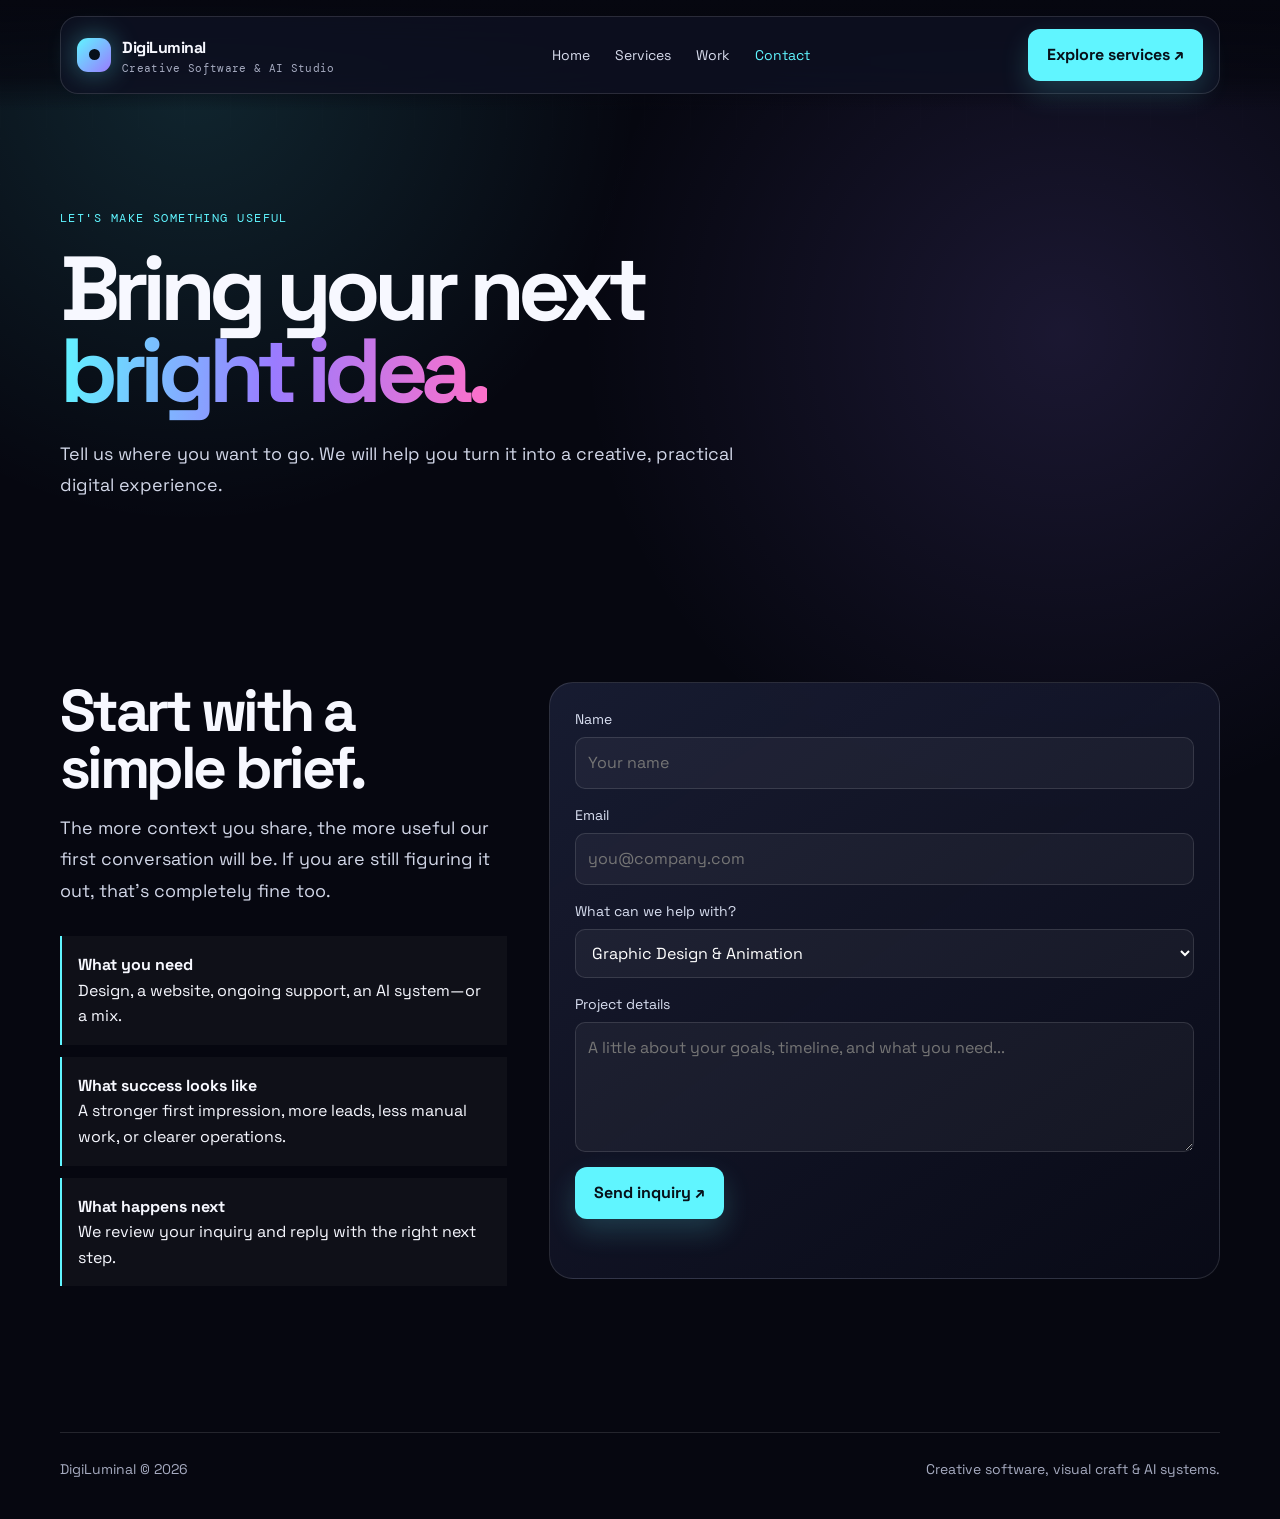
==== DigiLuminal/contact.html @ 79107f61 "Add files via upload" ====
<!doctype html><html lang="en"><head><meta charset="utf-8"><meta name="viewport" content="width=device-width,initial-scale=1"><meta name="description" content="Start a project with DigiLuminal."><title>Contact — DigiLuminal</title><link rel="stylesheet" href="assets/css/style.css"><script src="assets/js/main.js" defer></script></head>
<body><header class="topbar"><div class="container"><nav class="nav"><a class="brand" href="index.html"><span class="mark"><i></i></span><span>DigiLuminal<small>Creative Software & AI Studio</small></span></a><button class="menu-toggle" aria-label="Toggle menu">☰</button><div class="nav-links"><a href="index.html">Home</a><a href="services.html">Services</a><a href="work.html">Work</a><a class="active" href="contact.html">Contact</a></div><a class="button primary" href="services.html">Explore services ↗</a></nav></div></header>
<main><section class="page-hero"><div class="container reveal"><p class="label">Let's make something useful</p><h1>Bring your next<br><span class="accent">bright idea.</span></h1><p class="lead">Tell us where you want to go. We will help you turn it into a creative, practical digital experience.</p></div></section>
<section class="section"><div class="container contact-grid"><div class="reveal"><h2>Start with a simple brief.</h2><p class="lead">The more context you share, the more useful our first conversation will be. If you are still figuring it out, that's completely fine too.</p><div class="contact-points"><div class="point"><strong>What you need</strong><br><span>Design, a website, ongoing support, an AI system—or a mix.</span></div><div class="point"><strong>What success looks like</strong><br><span>A stronger first impression, more leads, less manual work, or clearer operations.</span></div><div class="point"><strong>What happens next</strong><br><span>We review your inquiry and reply with the right next step.</span></div></div></div>
<form class="card form reveal" data-contact-form><div class="field"><label for="name">Name</label><input id="name" name="name" required placeholder="Your name"></div><div class="field"><label for="email">Email</label><input id="email" name="email" type="email" required placeholder="you@company.com"></div><div class="field"><label for="service">What can we help with?</label><select id="service" name="service"><option>Graphic Design & Animation</option><option>Website Design & Development</option><option>Backend Office Services</option><option>Virtual Assistant Services</option><option>AI Integration & Automation</option><option>AI Chatbots or Voice Bots</option><option>A mix of services</option></select></div><div class="field"><label for="message">Project details</label><textarea id="message" name="message" required placeholder="A little about your goals, timeline, and what you need..."></textarea></div><button class="button primary" type="submit">Send inquiry ↗</button><p class="form-status" aria-live="polite"></p></form>
</div></section></main><footer class="footer"><div class="container footer-inner"><span>DigiLuminal © <span data-year></span></span><span>Creative software, visual craft & AI systems.</span></div></footer></body></html>
---- DigiLuminal/assets/css/style.css ----
@import url('https://fonts.googleapis.com/css2?family=DM+Mono:wght@400;500&family=Space+Grotesk:wght@400;500;600;700&display=swap');

:root { --ink:#060710; --panel:#101324; --text:#f7f8ff; --muted:#a6abc0; --cyan:#60f5ff; --violet:#9a7bff; --pink:#ff70c9; --line:rgba(255,255,255,.12); --radius:24px; }
* { box-sizing:border-box; }
html { scroll-behavior:smooth; }
body { margin:0; color:var(--text); background:radial-gradient(circle at 15% 5%,rgba(85,242,255,.13),transparent 28rem),radial-gradient(circle at 83% 22%,rgba(154,123,255,.14),transparent 30rem),var(--ink); font:16px/1.6 'Space Grotesk',Arial,sans-serif; overflow-x:hidden; }
body:before { content:''; position:fixed; inset:0; pointer-events:none; opacity:.17; background-image:linear-gradient(rgba(255,255,255,.055) 1px,transparent 1px),linear-gradient(90deg,rgba(255,255,255,.055) 1px,transparent 1px); background-size:46px 46px; mask-image:linear-gradient(#000,transparent 80%); }
a { color:inherit; text-decoration:none; } img { max-width:100%; display:block; } button,input,select,textarea { font:inherit; }
.container { width:min(1160px,calc(100% - 32px)); margin:auto; }
.topbar { position:sticky; top:0; z-index:10; padding:16px 0; background:linear-gradient(var(--ink),rgba(6,7,16,.72) 70%,transparent); }
.nav { display:flex; align-items:center; justify-content:space-between; gap:20px; padding:12px 16px; background:rgba(16,19,36,.72); border:1px solid var(--line); border-radius:18px; backdrop-filter:blur(18px); }
.brand { display:flex; align-items:center; gap:11px; font-weight:700; letter-spacing:-.03em; }.brand small{display:block;color:var(--muted);font:11px 'DM Mono',monospace;letter-spacing:.03em}.mark { width:34px;height:34px;border-radius:11px;display:grid;place-items:center;background:linear-gradient(135deg,var(--cyan),var(--violet));box-shadow:0 0 28px rgba(96,245,255,.4)}.mark i{width:11px;height:11px;border-radius:50%;background:#071019;display:block}
.nav-links { display:flex; align-items:center; gap:25px; color:#d7dbec; font-size:14px; }.nav-links a:hover,.nav-links a.active { color:var(--cyan); }.menu-toggle{display:none}
.button { display:inline-flex; align-items:center; justify-content:center; gap:8px; padding:12px 18px; border:1px solid transparent; border-radius:12px; font-weight:700; transition:transform .2s,box-shadow .2s,border-color .2s; cursor:pointer; }.button:hover{transform:translateY(-2px)}.button.primary{color:#071019;background:var(--cyan);box-shadow:0 12px 28px rgba(96,245,255,.18)}.button.secondary{border-color:var(--line);background:rgba(255,255,255,.04)}
.hero { position:relative; min-height:680px; display:grid; align-items:center; overflow:hidden; }.hero-media { position:absolute;inset:0;z-index:-2;background:linear-gradient(90deg,#060710 4%,rgba(6,7,16,.76) 49%,rgba(6,7,16,.23)),url('https://images.unsplash.com/photo-1550745165-9bc0b252726f?auto=format&fit=crop&w=1800&q=85') center/cover;filter:saturate(1.25) contrast(1.04);}.hero-media:after{content:'';position:absolute;inset:0;background:linear-gradient(transparent 60%,var(--ink)),linear-gradient(120deg,rgba(96,245,255,.15),transparent 42%)}
.hero-copy { max-width:710px; padding:96px 0 80px; }.eyebrow { display:inline-flex;gap:8px;align-items:center;padding:7px 10px;border:1px solid var(--line);border-radius:999px;background:rgba(9,12,25,.6);color:#dce3f8;font:12px 'DM Mono',monospace; }.eyebrow:before{content:'';width:7px;height:7px;border-radius:50%;background:var(--cyan);box-shadow:0 0 12px var(--cyan)}
h1,h2,h3,p { margin-top:0; }h1{font-size:clamp(3.2rem,7.1vw,6.6rem);line-height:.91;letter-spacing:-.075em;margin:22px 0 25px}h2{font-size:clamp(2.15rem,4.6vw,4.1rem);line-height:.98;letter-spacing:-.06em;margin-bottom:15px}h3{font-size:1.28rem;line-height:1.15;margin-bottom:10px}.accent{background:linear-gradient(95deg,var(--cyan),var(--violet),var(--pink));color:transparent;background-clip:text}.lead{max-width:610px;color:#d1d6e7;font-size:clamp(1rem,1.4vw,1.18rem);line-height:1.75}.actions{display:flex;flex-wrap:wrap;gap:12px;margin-top:30px}
.section{padding:108px 0;}.section-head{display:flex;justify-content:space-between;gap:24px;align-items:end;margin-bottom:34px}.section-head>p{max-width:460px;color:var(--muted);margin-bottom:6px}.label{color:var(--cyan);text-transform:uppercase;font:12px 'DM Mono',monospace;letter-spacing:.12em;margin-bottom:12px}
.ticker{border-top:1px solid var(--line);border-bottom:1px solid var(--line);overflow:hidden;background:rgba(255,255,255,.025)}.ticker-inner{width:max-content;display:flex;gap:24px;padding:14px 0;animation:ticker 24s linear infinite;color:#c2c9de;font:12px 'DM Mono',monospace;letter-spacing:.08em;text-transform:uppercase}@keyframes ticker{to{transform:translateX(-50%)}}
.grid-3,.work-grid,.details-grid,.process { display:grid;gap:16px; }.grid-3{grid-template-columns:repeat(3,1fr)}.card{border:1px solid var(--line);border-radius:var(--radius);background:linear-gradient(145deg,rgba(27,31,55,.85),rgba(10,12,25,.78));overflow:hidden}.service-card{padding:14px;transition:transform .25s,border-color .25s}.service-card:hover{transform:translateY(-6px);border-color:rgba(96,245,255,.52)}.card-image{height:210px;object-fit:cover;width:100%;border-radius:17px}.card-copy{padding:20px 8px 8px}.card-copy p,.case-copy p,.detail-copy p{color:var(--muted);font-size:15px}.link{display:inline-flex;color:var(--cyan);font-size:14px;font-weight:700;margin-top:8px}.link:after{content:' ↗';margin-left:3px}
.work-grid{grid-template-columns:1.3fr .7fr}.case{min-height:310px;position:relative;background:center/cover;display:flex;align-items:end}.case:after{content:'';position:absolute;inset:0;background:linear-gradient(transparent 20%,rgba(6,7,16,.95))}.case-copy{position:relative;z-index:1;padding:25px}.case.large{min-height:480px}.case:first-child{background-image:url('https://images.unsplash.com/photo-1634017839464-5c339ebe3cb4?auto=format&fit=crop&w=1600&q=85')}.case:nth-child(2){background-image:url('https://images.unsplash.com/photo-1558655146-9f40138edfeb?auto=format&fit=crop&w=1000&q=85')}.case:nth-child(3){background-image:url('https://images.unsplash.com/photo-1550751827-4bd374c3f58b?auto=format&fit=crop&w=1000&q=85')}
.process{grid-template-columns:repeat(4,1fr);counter-reset:step}.step{padding:25px;border-top:1px solid var(--line);color:var(--muted)}.step:before{counter-increment:step;content:'0' counter(step);display:block;color:var(--cyan);font:13px 'DM Mono',monospace;margin-bottom:45px}.step h3{color:var(--text)}
.cta-band{padding:42px;border-radius:var(--radius);background:radial-gradient(circle at 100% 0,rgba(154,123,255,.35),transparent 35%),linear-gradient(120deg,#0f2137,#17122f);border:1px solid var(--line);display:flex;justify-content:space-between;align-items:center;gap:30px}.cta-band h2{font-size:clamp(2rem,4vw,3.5rem);margin:0;max-width:690px}.footer{padding:38px 0;color:var(--muted);font-size:14px}.footer-inner{border-top:1px solid var(--line);padding-top:25px;display:flex;justify-content:space-between;gap:20px}
.page-hero{padding:100px 0 55px;position:relative}.page-hero .lead{max-width:700px}.details-grid{grid-template-columns:repeat(2,1fr)}.service-detail{display:grid;grid-template-columns:.85fr 1.15fr;min-height:400px}.detail-visual{min-height:100%;background:center/cover}.service-detail:nth-child(1) .detail-visual{background-image:url('https://images.unsplash.com/photo-1558655146-d09347e92766?auto=format&fit=crop&w=1000&q=85')}.service-detail:nth-child(2) .detail-visual{background-image:url('https://images.unsplash.com/photo-1498050108023-c5249f4df085?auto=format&fit=crop&w=1000&q=85')}.service-detail:nth-child(3) .detail-visual{background-image:url('https://images.unsplash.com/photo-1454165804606-c3d57bc86b40?auto=format&fit=crop&w=1000&q=85')}.service-detail:nth-child(4) .detail-visual{background-image:url('https://images.unsplash.com/photo-1531482615713-2afd69097998?auto=format&fit=crop&w=1000&q=85')}.service-detail:nth-child(5) .detail-visual{background-image:url('https://images.unsplash.com/photo-1555949963-aa79dcee981c?auto=format&fit=crop&w=1000&q=85')}.service-detail:nth-child(6) .detail-visual{background-image:url('https://images.unsplash.com/photo-1516321318423-f06f85e504b3?auto=format&fit=crop&w=1000&q=85')}.detail-copy{padding:28px}.detail-copy ul{padding-left:18px;color:#d7dcec}.detail-copy li{margin:8px 0}.stat-row{display:grid;grid-template-columns:repeat(3,1fr);gap:16px}.stat{padding:22px}.stat strong{display:block;font-size:2rem;color:var(--cyan)}
.filter-row{display:flex;flex-wrap:wrap;gap:9px;margin-bottom:25px}.filter{padding:8px 12px;background:transparent;border:1px solid var(--line);color:#dce1f3;border-radius:999px;cursor:pointer}.filter.active,.filter:hover{color:#061019;background:var(--cyan);border-color:var(--cyan)}.portfolio-grid{display:grid;grid-template-columns:repeat(12,1fr);gap:16px}.project{grid-column:span 4;min-height:355px;position:relative;display:flex;align-items:end;background:center/cover;overflow:hidden}.project.wide{grid-column:span 8}.project:after{content:'';position:absolute;inset:0;background:linear-gradient(transparent,rgba(6,7,16,.94))}.project-copy{position:relative;z-index:1;padding:24px}.project:nth-child(1){background-image:url('https://images.unsplash.com/photo-1550745165-9bc0b252726f?auto=format&fit=crop&w=1200&q=85')}.project:nth-child(2){background-image:url('https://images.unsplash.com/photo-1561070791-2526d30994b5?auto=format&fit=crop&w=1200&q=85')}.project:nth-child(3){background-image:url('https://images.unsplash.com/photo-1558655146-364adaf1fcc9?auto=format&fit=crop&w=1200&q=85')}.project:nth-child(4){background-image:url('https://images.unsplash.com/photo-1551288049-bebda4e38f71?auto=format&fit=crop&w=1200&q=85')}.project:nth-child(5){background-image:url('https://images.unsplash.com/photo-1497366754035-f200968a6e72?auto=format&fit=crop&w=1200&q=85')}
.contact-grid{display:grid;grid-template-columns:.8fr 1.2fr;gap:42px;align-items:start}.contact-points{display:grid;gap:12px;margin-top:30px}.point{padding:16px;border-left:2px solid var(--cyan);background:rgba(255,255,255,.035)}.form{padding:25px}.field{display:grid;gap:7px;margin-bottom:15px}.field label{font-size:14px;color:#d9dff1}.field input,.field select,.field textarea{width:100%;color:white;background:rgba(255,255,255,.045);border:1px solid var(--line);border-radius:10px;padding:12px}.field textarea{resize:vertical;min-height:130px}.field input:focus,.field select:focus,.field textarea:focus{outline:2px solid rgba(96,245,255,.35);border-color:var(--cyan)}.form-status{min-height:24px;margin:10px 0 0;color:var(--cyan);font-size:14px}
.reveal{opacity:0;transform:translateY(20px);transition:opacity .65s ease,transform .65s ease}.reveal.visible{opacity:1;transform:none}
@media(max-width:800px){.nav-links{display:none}.nav-links.open{display:flex;position:absolute;top:70px;left:0;right:0;padding:17px;flex-direction:column;align-items:stretch;background:#101324;border:1px solid var(--line);border-radius:16px}.menu-toggle{display:grid;place-items:center;width:38px;height:38px;color:white;background:transparent;border:1px solid var(--line);border-radius:10px}.nav>.button{display:none}.grid-3,.process,.details-grid,.contact-grid,.work-grid{grid-template-columns:1fr}.work-grid .large{min-height:375px}.section{padding:76px 0}.section-head,.cta-band{align-items:flex-start;flex-direction:column}.service-detail{grid-template-columns:1fr}.detail-visual{height:210px}.portfolio-grid{grid-template-columns:1fr}.project,.project.wide{grid-column:auto;min-height:310px}.stat-row{grid-template-columns:1fr}.hero{min-height:590px}.hero-media{background-position:60% center}.footer-inner{flex-direction:column}.page-hero{padding-top:65px}}
@media(prefers-reduced-motion:reduce){*,*:before,*:after{animation-duration:.01ms!important;animation-iteration-count:1!important;scroll-behavior:auto!important;transition-duration:.01ms!important}.reveal{opacity:1;transform:none}}
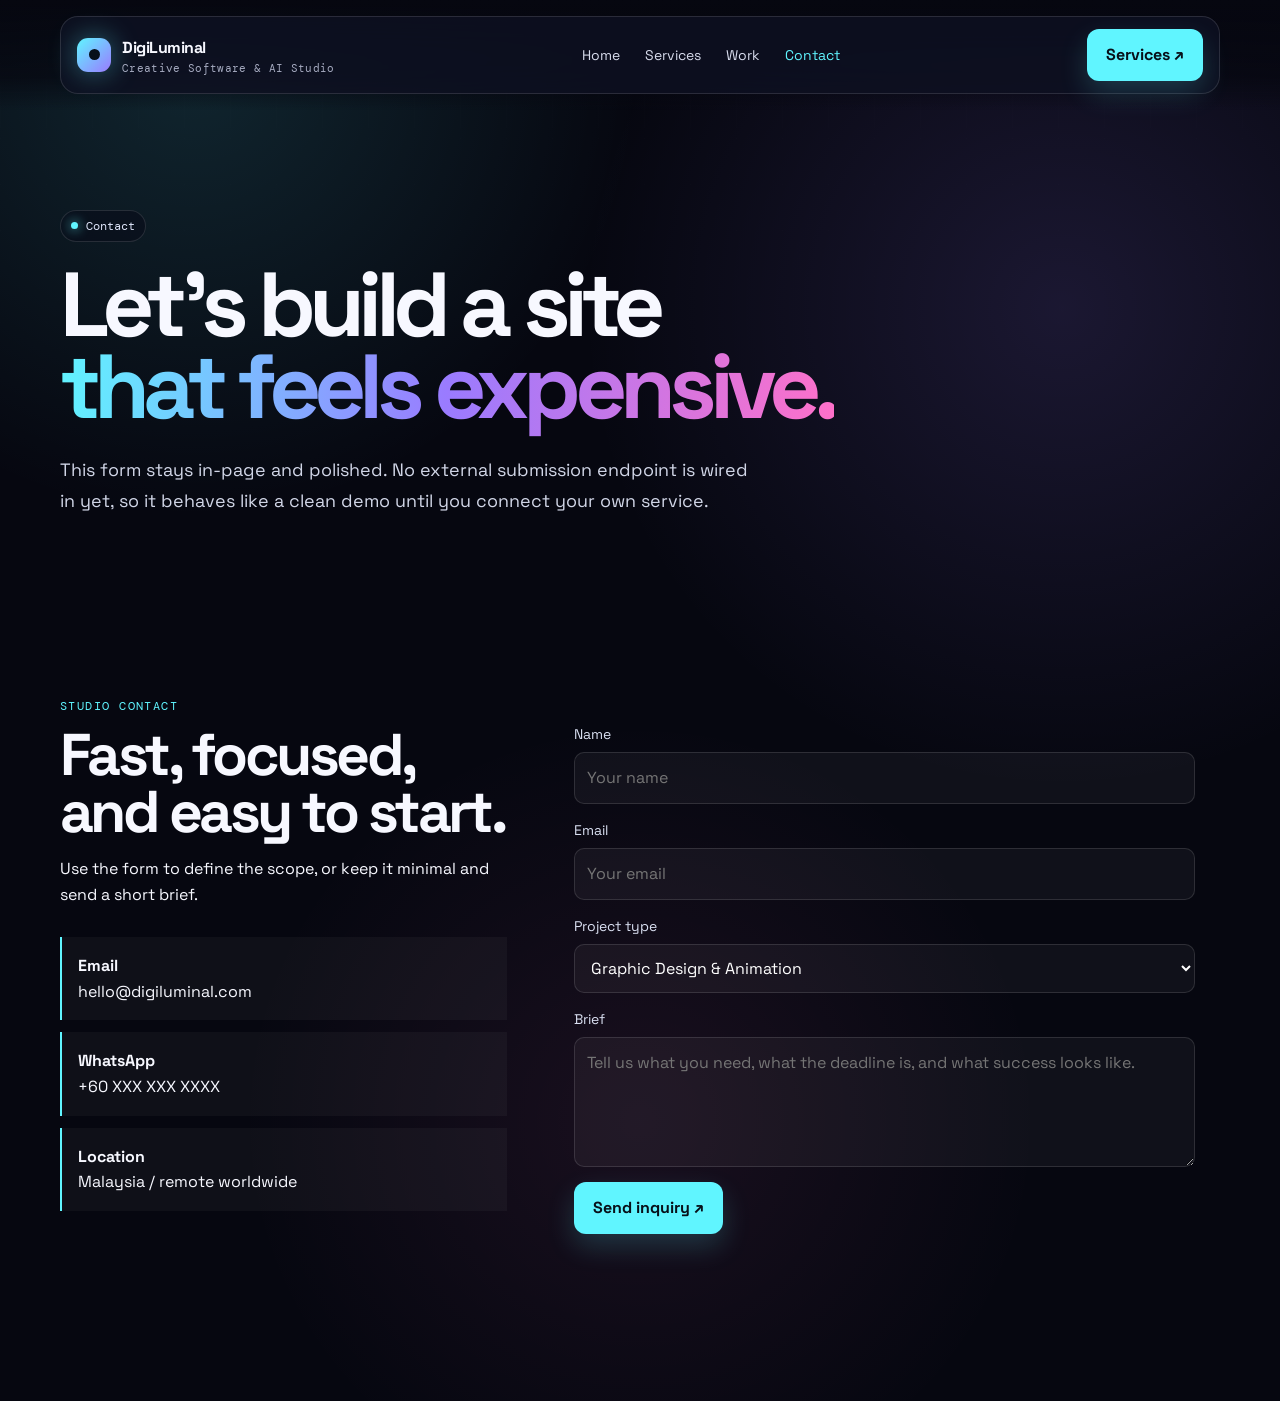
==== commit bc536dd4: "Rebuild contact page with premium inquiry UI" ====
--- a/DigiLuminal/contact.html
+++ b/DigiLuminal/contact.html
@@ -1,6 +1,86 @@
-<!doctype html><html lang="en"><head><meta charset="utf-8"><meta name="viewport" content="width=device-width,initial-scale=1"><meta name="description" content="Start a project with DigiLuminal."><title>Contact — DigiLuminal</title><link rel="stylesheet" href="assets/css/style.css"><script src="assets/js/main.js" defer></script></head>
-<body><header class="topbar"><div class="container"><nav class="nav"><a class="brand" href="index.html"><span class="mark"><i></i></span><span>DigiLuminal<small>Creative Software & AI Studio</small></span></a><button class="menu-toggle" aria-label="Toggle menu">☰</button><div class="nav-links"><a href="index.html">Home</a><a href="services.html">Services</a><a href="work.html">Work</a><a class="active" href="contact.html">Contact</a></div><a class="button primary" href="services.html">Explore services ↗</a></nav></div></header>
-<main><section class="page-hero"><div class="container reveal"><p class="label">Let's make something useful</p><h1>Bring your next<br><span class="accent">bright idea.</span></h1><p class="lead">Tell us where you want to go. We will help you turn it into a creative, practical digital experience.</p></div></section>
-<section class="section"><div class="container contact-grid"><div class="reveal"><h2>Start with a simple brief.</h2><p class="lead">The more context you share, the more useful our first conversation will be. If you are still figuring it out, that's completely fine too.</p><div class="contact-points"><div class="point"><strong>What you need</strong><br><span>Design, a website, ongoing support, an AI system—or a mix.</span></div><div class="point"><strong>What success looks like</strong><br><span>A stronger first impression, more leads, less manual work, or clearer operations.</span></div><div class="point"><strong>What happens next</strong><br><span>We review your inquiry and reply with the right next step.</span></div></div></div>
-<form class="card form reveal" data-contact-form><div class="field"><label for="name">Name</label><input id="name" name="name" required placeholder="Your name"></div><div class="field"><label for="email">Email</label><input id="email" name="email" type="email" required placeholder="you@company.com"></div><div class="field"><label for="service">What can we help with?</label><select id="service" name="service"><option>Graphic Design & Animation</option><option>Website Design & Development</option><option>Backend Office Services</option><option>Virtual Assistant Services</option><option>AI Integration & Automation</option><option>AI Chatbots or Voice Bots</option><option>A mix of services</option></select></div><div class="field"><label for="message">Project details</label><textarea id="message" name="message" required placeholder="A little about your goals, timeline, and what you need..."></textarea></div><button class="button primary" type="submit">Send inquiry ↗</button><p class="form-status" aria-live="polite"></p></form>
-</div></section></main><footer class="footer"><div class="container footer-inner"><span>DigiLuminal © <span data-year></span></span><span>Creative software, visual craft & AI systems.</span></div></footer></body></html>
+<!doctype html>
+<html lang="en">
+<head>
+  <meta charset="utf-8">
+  <meta name="viewport" content="width=device-width,initial-scale=1">
+  <meta name="description" content="Contact DigiLuminal for premium graphic design, web, and AI studio work.">
+  <title>DigiLuminal — Contact</title>
+  <link rel="stylesheet" href="assets/css/style.css">
+  <script src="assets/js/main.js" defer></script>
+</head>
+<body>
+  <header class="topbar">
+    <div class="container">
+      <nav class="nav">
+        <a class="brand" href="index.html">
+          <span class="mark"><i></i></span>
+          <span>DigiLuminal<small>Creative Software & AI Studio</small></span>
+        </a>
+        <button class="menu-toggle" aria-label="Toggle menu">☰</button>
+        <div class="nav-links">
+          <a href="index.html">Home</a>
+          <a href="services.html">Services</a>
+          <a href="work.html">Work</a>
+          <a class="active" href="contact.html">Contact</a>
+        </div>
+        <a class="button primary" href="services.html">Services ↗</a>
+      </nav>
+    </div>
+  </header>
+
+  <main>
+    <section class="page-hero">
+      <div class="container reveal">
+        <span class="eyebrow">Contact</span>
+        <h1>Let’s build a site<br><span class="accent">that feels expensive.</span></h1>
+        <p class="lead">This form stays in-page and polished. No external submission endpoint is wired in yet, so it behaves like a clean demo until you connect your own service.</p>
+      </div>
+    </section>
+
+    <section class="section">
+      <div class="container contact-grid">
+        <div class="reveal">
+          <p class="label">Studio contact</p>
+          <h2>Fast, focused, and easy to start.</h2>
+          <p class="content-muted">Use the form to define the scope, or keep it minimal and send a short brief.</p>
+
+          <div class="contact-points">
+            <div class="point"><strong>Email</strong><div class="content-muted">hello@digiluminal.com</div></div>
+            <div class="point"><strong>WhatsApp</strong><div class="content-muted">+60 XXX XXX XXXX</div></div>
+            <div class="point"><strong>Location</strong><div class="content-muted">Malaysia / remote worldwide</div></div>
+          </div>
+        </div>
+
+        <form class="form reveal" data-contact-form>
+          <div class="field">
+            <label for="name">Name</label>
+            <input id="name" name="name" type="text" placeholder="Your name">
+          </div>
+          <div class="field">
+            <label for="email">Email</label>
+            <input id="email" name="email" type="email" placeholder="Your email">
+          </div>
+          <div class="field">
+            <label for="service">Project type</label>
+            <select id="service" name="service">
+              <option>Graphic Design & Animation</option>
+              <option>Website Design & Development</option>
+              <option>Backend Office Services</option>
+              <option>Virtual Assistant Services</option>
+              <option>AI Integration & Automation</option>
+              <option>AI Chatbots</option>
+              <option>AI Voice Bots</option>
+            </select>
+          </div>
+          <div class="field">
+            <label for="message">Brief</label>
+            <textarea id="message" name="message" placeholder="Tell us what you need, what the deadline is, and what success looks like."></textarea>
+          </div>
+          <button class="button primary" type="submit">Send inquiry ↗</button>
+          <div class="form-status" aria-live="polite"></div>
+        </form>
+      </div>
+    </section>
+  </main>
+</body>
+</html>
--- a/DigiLuminal/assets/css/style.css
+++ b/DigiLuminal/assets/css/style.css
@@ -1,29 +1,158 @@
 @import url('https://fonts.googleapis.com/css2?family=DM+Mono:wght@400;500&family=Space+Grotesk:wght@400;500;600;700&display=swap');
 
-:root { --ink:#060710; --panel:#101324; --text:#f7f8ff; --muted:#a6abc0; --cyan:#60f5ff; --violet:#9a7bff; --pink:#ff70c9; --line:rgba(255,255,255,.12); --radius:24px; }
+:root {
+  --ink:#060710;
+  --panel:#101324;
+  --text:#f7f8ff;
+  --muted:#a6abc0;
+  --cyan:#60f5ff;
+  --violet:#9a7bff;
+  --pink:#ff70c9;
+  --line:rgba(255,255,255,.12);
+  --radius:24px;
+}
 * { box-sizing:border-box; }
 html { scroll-behavior:smooth; }
-body { margin:0; color:var(--text); background:radial-gradient(circle at 15% 5%,rgba(85,242,255,.13),transparent 28rem),radial-gradient(circle at 83% 22%,rgba(154,123,255,.14),transparent 30rem),var(--ink); font:16px/1.6 'Space Grotesk',Arial,sans-serif; overflow-x:hidden; }
-body:before { content:''; position:fixed; inset:0; pointer-events:none; opacity:.17; background-image:linear-gradient(rgba(255,255,255,.055) 1px,transparent 1px),linear-gradient(90deg,rgba(255,255,255,.055) 1px,transparent 1px); background-size:46px 46px; mask-image:linear-gradient(#000,transparent 80%); }
-a { color:inherit; text-decoration:none; } img { max-width:100%; display:block; } button,input,select,textarea { font:inherit; }
+body {
+  margin:0;
+  color:var(--text);
+  background:
+    radial-gradient(circle at 15% 5%,rgba(85,242,255,.13),transparent 28rem),
+    radial-gradient(circle at 83% 22%,rgba(154,123,255,.14),transparent 30rem),
+    radial-gradient(circle at 50% 80%,rgba(255,112,201,.08),transparent 25rem),
+    var(--ink);
+  font:16px/1.6 'Space Grotesk',Arial,sans-serif;
+  overflow-x:hidden;
+}
+body:before {
+  content:'';
+  position:fixed;
+  inset:0;
+  pointer-events:none;
+  opacity:.17;
+  background-image:
+    linear-gradient(rgba(255,255,255,.055) 1px,transparent 1px),
+    linear-gradient(90deg,rgba(255,255,255,.055) 1px,transparent 1px);
+  background-size:46px 46px;
+  mask-image:linear-gradient(#000,transparent 80%);
+}
+a { color:inherit; text-decoration:none; }
+img,video { max-width:100%; display:block; }
+button,input,select,textarea { font:inherit; }
 .container { width:min(1160px,calc(100% - 32px)); margin:auto; }
-.topbar { position:sticky; top:0; z-index:10; padding:16px 0; background:linear-gradient(var(--ink),rgba(6,7,16,.72) 70%,transparent); }
+.topbar { position:sticky; top:0; z-index:1000; padding:16px 0; background:linear-gradient(var(--ink),rgba(6,7,16,.72) 70%,transparent); }
 .nav { display:flex; align-items:center; justify-content:space-between; gap:20px; padding:12px 16px; background:rgba(16,19,36,.72); border:1px solid var(--line); border-radius:18px; backdrop-filter:blur(18px); }
-.brand { display:flex; align-items:center; gap:11px; font-weight:700; letter-spacing:-.03em; }.brand small{display:block;color:var(--muted);font:11px 'DM Mono',monospace;letter-spacing:.03em}.mark { width:34px;height:34px;border-radius:11px;display:grid;place-items:center;background:linear-gradient(135deg,var(--cyan),var(--violet));box-shadow:0 0 28px rgba(96,245,255,.4)}.mark i{width:11px;height:11px;border-radius:50%;background:#071019;display:block}
-.nav-links { display:flex; align-items:center; gap:25px; color:#d7dbec; font-size:14px; }.nav-links a:hover,.nav-links a.active { color:var(--cyan); }.menu-toggle{display:none}
-.button { display:inline-flex; align-items:center; justify-content:center; gap:8px; padding:12px 18px; border:1px solid transparent; border-radius:12px; font-weight:700; transition:transform .2s,box-shadow .2s,border-color .2s; cursor:pointer; }.button:hover{transform:translateY(-2px)}.button.primary{color:#071019;background:var(--cyan);box-shadow:0 12px 28px rgba(96,245,255,.18)}.button.secondary{border-color:var(--line);background:rgba(255,255,255,.04)}
-.hero { position:relative; min-height:680px; display:grid; align-items:center; overflow:hidden; }.hero-media { position:absolute;inset:0;z-index:-2;background:linear-gradient(90deg,#060710 4%,rgba(6,7,16,.76) 49%,rgba(6,7,16,.23)),url('https://images.unsplash.com/photo-1550745165-9bc0b252726f?auto=format&fit=crop&w=1800&q=85') center/cover;filter:saturate(1.25) contrast(1.04);}.hero-media:after{content:'';position:absolute;inset:0;background:linear-gradient(transparent 60%,var(--ink)),linear-gradient(120deg,rgba(96,245,255,.15),transparent 42%)}
-.hero-copy { max-width:710px; padding:96px 0 80px; }.eyebrow { display:inline-flex;gap:8px;align-items:center;padding:7px 10px;border:1px solid var(--line);border-radius:999px;background:rgba(9,12,25,.6);color:#dce3f8;font:12px 'DM Mono',monospace; }.eyebrow:before{content:'';width:7px;height:7px;border-radius:50%;background:var(--cyan);box-shadow:0 0 12px var(--cyan)}
-h1,h2,h3,p { margin-top:0; }h1{font-size:clamp(3.2rem,7.1vw,6.6rem);line-height:.91;letter-spacing:-.075em;margin:22px 0 25px}h2{font-size:clamp(2.15rem,4.6vw,4.1rem);line-height:.98;letter-spacing:-.06em;margin-bottom:15px}h3{font-size:1.28rem;line-height:1.15;margin-bottom:10px}.accent{background:linear-gradient(95deg,var(--cyan),var(--violet),var(--pink));color:transparent;background-clip:text}.lead{max-width:610px;color:#d1d6e7;font-size:clamp(1rem,1.4vw,1.18rem);line-height:1.75}.actions{display:flex;flex-wrap:wrap;gap:12px;margin-top:30px}
-.section{padding:108px 0;}.section-head{display:flex;justify-content:space-between;gap:24px;align-items:end;margin-bottom:34px}.section-head>p{max-width:460px;color:var(--muted);margin-bottom:6px}.label{color:var(--cyan);text-transform:uppercase;font:12px 'DM Mono',monospace;letter-spacing:.12em;margin-bottom:12px}
-.ticker{border-top:1px solid var(--line);border-bottom:1px solid var(--line);overflow:hidden;background:rgba(255,255,255,.025)}.ticker-inner{width:max-content;display:flex;gap:24px;padding:14px 0;animation:ticker 24s linear infinite;color:#c2c9de;font:12px 'DM Mono',monospace;letter-spacing:.08em;text-transform:uppercase}@keyframes ticker{to{transform:translateX(-50%)}}
-.grid-3,.work-grid,.details-grid,.process { display:grid;gap:16px; }.grid-3{grid-template-columns:repeat(3,1fr)}.card{border:1px solid var(--line);border-radius:var(--radius);background:linear-gradient(145deg,rgba(27,31,55,.85),rgba(10,12,25,.78));overflow:hidden}.service-card{padding:14px;transition:transform .25s,border-color .25s}.service-card:hover{transform:translateY(-6px);border-color:rgba(96,245,255,.52)}.card-image{height:210px;object-fit:cover;width:100%;border-radius:17px}.card-copy{padding:20px 8px 8px}.card-copy p,.case-copy p,.detail-copy p{color:var(--muted);font-size:15px}.link{display:inline-flex;color:var(--cyan);font-size:14px;font-weight:700;margin-top:8px}.link:after{content:' ↗';margin-left:3px}
-.work-grid{grid-template-columns:1.3fr .7fr}.case{min-height:310px;position:relative;background:center/cover;display:flex;align-items:end}.case:after{content:'';position:absolute;inset:0;background:linear-gradient(transparent 20%,rgba(6,7,16,.95))}.case-copy{position:relative;z-index:1;padding:25px}.case.large{min-height:480px}.case:first-child{background-image:url('https://images.unsplash.com/photo-1634017839464-5c339ebe3cb4?auto=format&fit=crop&w=1600&q=85')}.case:nth-child(2){background-image:url('https://images.unsplash.com/photo-1558655146-9f40138edfeb?auto=format&fit=crop&w=1000&q=85')}.case:nth-child(3){background-image:url('https://images.unsplash.com/photo-1550751827-4bd374c3f58b?auto=format&fit=crop&w=1000&q=85')}
-.process{grid-template-columns:repeat(4,1fr);counter-reset:step}.step{padding:25px;border-top:1px solid var(--line);color:var(--muted)}.step:before{counter-increment:step;content:'0' counter(step);display:block;color:var(--cyan);font:13px 'DM Mono',monospace;margin-bottom:45px}.step h3{color:var(--text)}
-.cta-band{padding:42px;border-radius:var(--radius);background:radial-gradient(circle at 100% 0,rgba(154,123,255,.35),transparent 35%),linear-gradient(120deg,#0f2137,#17122f);border:1px solid var(--line);display:flex;justify-content:space-between;align-items:center;gap:30px}.cta-band h2{font-size:clamp(2rem,4vw,3.5rem);margin:0;max-width:690px}.footer{padding:38px 0;color:var(--muted);font-size:14px}.footer-inner{border-top:1px solid var(--line);padding-top:25px;display:flex;justify-content:space-between;gap:20px}
-.page-hero{padding:100px 0 55px;position:relative}.page-hero .lead{max-width:700px}.details-grid{grid-template-columns:repeat(2,1fr)}.service-detail{display:grid;grid-template-columns:.85fr 1.15fr;min-height:400px}.detail-visual{min-height:100%;background:center/cover}.service-detail:nth-child(1) .detail-visual{background-image:url('https://images.unsplash.com/photo-1558655146-d09347e92766?auto=format&fit=crop&w=1000&q=85')}.service-detail:nth-child(2) .detail-visual{background-image:url('https://images.unsplash.com/photo-1498050108023-c5249f4df085?auto=format&fit=crop&w=1000&q=85')}.service-detail:nth-child(3) .detail-visual{background-image:url('https://images.unsplash.com/photo-1454165804606-c3d57bc86b40?auto=format&fit=crop&w=1000&q=85')}.service-detail:nth-child(4) .detail-visual{background-image:url('https://images.unsplash.com/photo-1531482615713-2afd69097998?auto=format&fit=crop&w=1000&q=85')}.service-detail:nth-child(5) .detail-visual{background-image:url('https://images.unsplash.com/photo-1555949963-aa79dcee981c?auto=format&fit=crop&w=1000&q=85')}.service-detail:nth-child(6) .detail-visual{background-image:url('https://images.unsplash.com/photo-1516321318423-f06f85e504b3?auto=format&fit=crop&w=1000&q=85')}.detail-copy{padding:28px}.detail-copy ul{padding-left:18px;color:#d7dcec}.detail-copy li{margin:8px 0}.stat-row{display:grid;grid-template-columns:repeat(3,1fr);gap:16px}.stat{padding:22px}.stat strong{display:block;font-size:2rem;color:var(--cyan)}
-.filter-row{display:flex;flex-wrap:wrap;gap:9px;margin-bottom:25px}.filter{padding:8px 12px;background:transparent;border:1px solid var(--line);color:#dce1f3;border-radius:999px;cursor:pointer}.filter.active,.filter:hover{color:#061019;background:var(--cyan);border-color:var(--cyan)}.portfolio-grid{display:grid;grid-template-columns:repeat(12,1fr);gap:16px}.project{grid-column:span 4;min-height:355px;position:relative;display:flex;align-items:end;background:center/cover;overflow:hidden}.project.wide{grid-column:span 8}.project:after{content:'';position:absolute;inset:0;background:linear-gradient(transparent,rgba(6,7,16,.94))}.project-copy{position:relative;z-index:1;padding:24px}.project:nth-child(1){background-image:url('https://images.unsplash.com/photo-1550745165-9bc0b252726f?auto=format&fit=crop&w=1200&q=85')}.project:nth-child(2){background-image:url('https://images.unsplash.com/photo-1561070791-2526d30994b5?auto=format&fit=crop&w=1200&q=85')}.project:nth-child(3){background-image:url('https://images.unsplash.com/photo-1558655146-364adaf1fcc9?auto=format&fit=crop&w=1200&q=85')}.project:nth-child(4){background-image:url('https://images.unsplash.com/photo-1551288049-bebda4e38f71?auto=format&fit=crop&w=1200&q=85')}.project:nth-child(5){background-image:url('https://images.unsplash.com/photo-1497366754035-f200968a6e72?auto=format&fit=crop&w=1200&q=85')}
-.contact-grid{display:grid;grid-template-columns:.8fr 1.2fr;gap:42px;align-items:start}.contact-points{display:grid;gap:12px;margin-top:30px}.point{padding:16px;border-left:2px solid var(--cyan);background:rgba(255,255,255,.035)}.form{padding:25px}.field{display:grid;gap:7px;margin-bottom:15px}.field label{font-size:14px;color:#d9dff1}.field input,.field select,.field textarea{width:100%;color:white;background:rgba(255,255,255,.045);border:1px solid var(--line);border-radius:10px;padding:12px}.field textarea{resize:vertical;min-height:130px}.field input:focus,.field select:focus,.field textarea:focus{outline:2px solid rgba(96,245,255,.35);border-color:var(--cyan)}.form-status{min-height:24px;margin:10px 0 0;color:var(--cyan);font-size:14px}
-.reveal{opacity:0;transform:translateY(20px);transition:opacity .65s ease,transform .65s ease}.reveal.visible{opacity:1;transform:none}
-@media(max-width:800px){.nav-links{display:none}.nav-links.open{display:flex;position:absolute;top:70px;left:0;right:0;padding:17px;flex-direction:column;align-items:stretch;background:#101324;border:1px solid var(--line);border-radius:16px}.menu-toggle{display:grid;place-items:center;width:38px;height:38px;color:white;background:transparent;border:1px solid var(--line);border-radius:10px}.nav>.button{display:none}.grid-3,.process,.details-grid,.contact-grid,.work-grid{grid-template-columns:1fr}.work-grid .large{min-height:375px}.section{padding:76px 0}.section-head,.cta-band{align-items:flex-start;flex-direction:column}.service-detail{grid-template-columns:1fr}.detail-visual{height:210px}.portfolio-grid{grid-template-columns:1fr}.project,.project.wide{grid-column:auto;min-height:310px}.stat-row{grid-template-columns:1fr}.hero{min-height:590px}.hero-media{background-position:60% center}.footer-inner{flex-direction:column}.page-hero{padding-top:65px}}
+.brand { display:flex; align-items:center; gap:11px; font-weight:700; letter-spacing:-.03em; }
+.brand small{display:block;color:var(--muted);font:11px 'DM Mono',monospace;letter-spacing:.03em}
+.mark { width:34px;height:34px;border-radius:11px;display:grid;place-items:center;background:linear-gradient(135deg,var(--cyan),var(--violet));box-shadow:0 0 28px rgba(96,245,255,.4)}
+.mark i{width:11px;height:11px;border-radius:50%;background:#071019;display:block}
+.nav-links { display:flex; align-items:center; gap:25px; color:#d7dbec; font-size:14px; }
+.nav-links a:hover,.nav-links a.active { color:var(--cyan); }
+.menu-toggle{display:none}
+.button { display:inline-flex; align-items:center; justify-content:center; gap:8px; padding:12px 18px; border:1px solid transparent; border-radius:12px; font-weight:700; transition:transform .2s,box-shadow .2s,border-color .2s; cursor:pointer; }
+.button:hover{transform:translateY(-2px)}
+.button.primary{color:#071019;background:var(--cyan);box-shadow:0 12px 28px rgba(96,245,255,.18)}
+.button.secondary{border-color:var(--line);background:rgba(255,255,255,.04)}
+.hero { position:relative; min-height:680px; display:grid; align-items:center; overflow:hidden; }
+.hero-media { position:absolute;inset:0;z-index:-2; }
+.hero-media video,.hero-media img{width:100%;height:100%;object-fit:cover;filter:saturate(1.2) contrast(1.06);}
+.hero-media:after{content:'';position:absolute;inset:0;background:linear-gradient(90deg,#060710 4%,rgba(6,7,16,.76) 49%,rgba(6,7,16,.23)),linear-gradient(transparent 60%,var(--ink)),linear-gradient(120deg,rgba(96,245,255,.15),transparent 42%)}
+.hero-copy { max-width:710px; padding:96px 0 80px; }
+.eyebrow { display:inline-flex;gap:8px;align-items:center;padding:7px 10px;border:1px solid var(--line);border-radius:999px;background:rgba(9,12,25,.6);color:#dce3f8;font:12px 'DM Mono',monospace; }
+.eyebrow:before{content:'';width:7px;height:7px;border-radius:50%;background:var(--cyan);box-shadow:0 0 12px var(--cyan)}
+h1,h2,h3,p { margin-top:0; }
+h1{font-size:clamp(3.2rem,7.1vw,6.6rem);line-height:.91;letter-spacing:-.075em;margin:22px 0 25px}
+h2{font-size:clamp(2.15rem,4.6vw,4.1rem);line-height:.98;letter-spacing:-.06em;margin-bottom:15px}
+h3{font-size:1.28rem;line-height:1.15;margin-bottom:10px}
+.accent{background:linear-gradient(95deg,var(--cyan),var(--violet),var(--pink));color:transparent;background-clip:text}
+.lead{max-width:610px;color:#d1d6e7;font-size:clamp(1rem,1.4vw,1.18rem);line-height:1.75}
+.actions{display:flex;flex-wrap:wrap;gap:12px;margin-top:30px}
+.section{padding:108px 0;}
+.section-head{display:flex;justify-content:space-between;gap:24px;align-items:end;margin-bottom:34px}
+.section-head>p{max-width:460px;color:var(--muted);margin-bottom:6px}
+.label{color:var(--cyan);text-transform:uppercase;font:12px 'DM Mono',monospace;letter-spacing:.12em;margin-bottom:12px}
+.ticker{border-top:1px solid var(--line);border-bottom:1px solid var(--line);overflow:hidden;background:rgba(255,255,255,.025)}
+.ticker-inner{width:max-content;display:flex;gap:24px;padding:14px 0;animation:ticker 24s linear infinite;color:#c2c9de;font:12px 'DM Mono',monospace;letter-spacing:.08em;text-transform:uppercase}
+@keyframes ticker{to{transform:translateX(-50%)}}
+.grid-3,.work-grid,.details-grid,.process { display:grid;gap:16px; }
+.grid-3{grid-template-columns:repeat(3,1fr)}
+.card{border:1px solid var(--line);border-radius:var(--radius);background:linear-gradient(145deg,rgba(27,31,55,.85),rgba(10,12,25,.78));overflow:hidden}
+.service-card{padding:14px;transition:transform .25s,border-color .25s}
+.service-card:hover{transform:translateY(-6px);border-color:rgba(96,245,255,.52)}
+.card-image{height:210px;object-fit:cover;width:100%;border-radius:17px}
+.card-copy{padding:20px 8px 8px}
+.card-copy p,.case-copy p,.detail-copy p{color:var(--muted);font-size:15px}
+.link{display:inline-flex;color:var(--cyan);font-size:14px;font-weight:700;margin-top:8px}
+.link:after{content:' ↗';margin-left:3px}
+.work-grid{grid-template-columns:1.3fr .7fr}
+.case{min-height:310px;position:relative;background:center/cover;display:flex;align-items:end}
+.case:after{content:'';position:absolute;inset:0;background:linear-gradient(transparent 20%,rgba(6,7,16,.95))}
+.case-copy{position:relative;z-index:1;padding:25px}
+.case.large{min-height:480px}
+.case:first-child{background-image:url('https://images.unsplash.com/photo-1634017839464-5c339ebe3cb4?auto=format&fit=crop&w=1600&q=85')}
+.case:nth-child(2){background-image:url('https://images.unsplash.com/photo-1558655146-9f40138edfeb?auto=format&fit=crop&w=1000&q=85')}
+.case:nth-child(3){background-image:url('https://images.unsplash.com/photo-1550751827-4bd374c3f58b?auto=format&fit=crop&w=1000&q=85')}
+.process{grid-template-columns:repeat(4,1fr);counter-reset:step}
+.step{padding:25px;border-top:1px solid var(--line);color:var(--muted)}
+.step:before{counter-increment:step;content:'0' counter(step);display:block;color:var(--cyan);font:13px 'DM Mono',monospace;margin-bottom:45px}
+.step h3{color:var(--text)}
+.cta-band{padding:42px;border-radius:var(--radius);background:radial-gradient(circle at 100% 0,rgba(154,123,255,.35),transparent 35%),linear-gradient(120deg,#0f2137,#17122f);border:1px solid var(--line);display:flex;justify-content:space-between;align-items:center;gap:30px}
+.cta-band h2{font-size:clamp(2rem,4vw,3.5rem);margin:0;max-width:690px}
+.footer{padding:38px 0;color:var(--muted);font-size:14px}
+.footer-inner{border-top:1px solid var(--line);padding-top:25px;display:flex;justify-content:space-between;gap:20px}
+.page-hero{padding:100px 0 55px;position:relative}
+.page-hero .lead{max-width:700px}
+.details-grid{grid-template-columns:repeat(2,1fr)}
+.service-detail{display:grid;grid-template-columns:.85fr 1.15fr;min-height:400px}
+.detail-visual{min-height:100%;background:center/cover}
+.service-detail:nth-child(1) .detail-visual{background-image:url('https://images.unsplash.com/photo-1558655146-d09347e92766?auto=format&fit=crop&w=1000&q=85')}
+.service-detail:nth-child(2) .detail-visual{background-image:url('https://images.unsplash.com/photo-1498050108023-c5249f4df085?auto=format&fit=crop&w=1000&q=85')}
+.service-detail:nth-child(3) .detail-visual{background-image:url('https://images.unsplash.com/photo-1454165804606-c3d57bc86b40?auto=format&fit=crop&w=1000&q=85')}
+.service-detail:nth-child(4) .detail-visual{background-image:url('https://images.unsplash.com/photo-1531482615713-2afd69097998?auto=format&fit=crop&w=1000&q=85')}
+.service-detail:nth-child(5) .detail-visual{background-image:url('https://images.unsplash.com/photo-1555949963-aa79dcee981c?auto=format&fit=crop&w=1000&q=85')}
+.service-detail:nth-child(6) .detail-visual{background-image:url('https://images.unsplash.com/photo-1516321318423-f06f85e504b3?auto=format&fit=crop&w=1000&q=85')}
+.detail-copy{padding:28px}
+.detail-copy ul{padding-left:18px;color:#d7dcec}
+.detail-copy li{margin:8px 0}
+.stat-row{display:grid;grid-template-columns:repeat(3,1fr);gap:16px}
+.stat{padding:22px}
+.stat strong{display:block;font-size:2rem;color:var(--cyan)}
+.filter-row{display:flex;flex-wrap:wrap;gap:9px;margin-bottom:25px}
+.filter{padding:8px 12px;background:transparent;border:1px solid var(--line);color:#dce1f3;border-radius:999px;cursor:pointer}
+.filter.active,.filter:hover{color:#061019;background:var(--cyan);border-color:var(--cyan)}
+.portfolio-grid{display:grid;grid-template-columns:repeat(12,1fr);gap:16px}
+.project{grid-column:span 4;min-height:355px;position:relative;display:flex;align-items:end;background:center/cover;overflow:hidden}
+.project.wide{grid-column:span 8}
+.project:after{content:'';position:absolute;inset:0;background:linear-gradient(transparent,rgba(6,7,16,.94))}
+.project-copy{position:relative;z-index:1;padding:24px}
+.project:nth-child(1){background-image:url('https://images.unsplash.com/photo-1550745165-9bc0b252726f?auto=format&fit=crop&w=1200&q=85')}
+.project:nth-child(2){background-image:url('https://images.unsplash.com/photo-1561070791-2526d30994b5?auto=format&fit=crop&w=1200&q=85')}
+.project:nth-child(3){background-image:url('https://images.unsplash.com/photo-1558655146-364adaf1fcc9?auto=format&fit=crop&w=1200&q=85')}
+.project:nth-child(4){background-image:url('https://images.unsplash.com/photo-1551288049-bebda4e38f71?auto=format&fit=crop&w=1200&q=85')}
+.project:nth-child(5){background-image:url('https://images.unsplash.com/photo-1497366754035-f200968a6e72?auto=format&fit=crop&w=1200&q=85')}
+.contact-grid{display:grid;grid-template-columns:.8fr 1.2fr;gap:42px;align-items:start}
+.contact-points{display:grid;gap:12px;margin-top:30px}
+.point{padding:16px;border-left:2px solid var(--cyan);background:rgba(255,255,255,.035)}
+.form{padding:25px}
+.field{display:grid;gap:7px;margin-bottom:15px}
+.field label{font-size:14px;color:#d9dff1}
+.field input,.field select,.field textarea{width:100%;color:white;background:rgba(255,255,255,.045);border:1px solid var(--line);border-radius:10px;padding:12px}
+.field textarea{resize:vertical;min-height:130px}
+.field input:focus,.field select:focus,.field textarea:focus{outline:2px solid rgba(96,245,255,.35);border-color:var(--cyan)}
+.form-status{min-height:24px;margin:10px 0 0;color:var(--cyan);font-size:14px}
+.reveal{opacity:0;transform:translateY(20px);transition:opacity .65s ease,transform .65s ease}
+.reveal.visible{opacity:1;transform:none}
+.video-frame{position:relative;overflow:hidden;border-radius:var(--radius);border:1px solid var(--line);min-height:320px;background:rgba(255,255,255,.03)}
+.video-frame video,.video-frame img{width:100%;height:100%;object-fit:cover}
+.video-overlay{position:absolute;inset:0;background:linear-gradient(180deg,rgba(6,7,16,.08),rgba(6,7,16,.2)),radial-gradient(circle at top left,rgba(96,245,255,.12),transparent 35%),radial-gradient(circle at bottom right,rgba(154,123,255,.14),transparent 35%);pointer-events:none}
+.marquee-strip{overflow:hidden;border-top:1px solid var(--line);border-bottom:1px solid var(--line);background:rgba(255,255,255,.02)}
+.marquee-track{display:flex;gap:1.5rem;white-space:nowrap;padding:1rem 0;animation:scroll 20s linear infinite;color:#9ca3af;text-transform:uppercase;letter-spacing:.24em;font-size:.78rem}
+@keyframes scroll{from{transform:translateX(0)}to{transform:translateX(-50%)}}
+.button-ghost{display:inline-flex;align-items:center;justify-content:center;padding:12px 18px;border-radius:12px;border:1px solid var(--line);background:rgba(255,255,255,.03);font-weight:700}
+.hero-actions{display:flex;gap:12px;flex-wrap:wrap;margin-top:24px}
+.hero-panel{margin-top:34px;display:grid;grid-template-columns:repeat(3,1fr);gap:16px}
+.panel{padding:20px;border:1px solid var(--line);border-radius:18px;background:rgba(255,255,255,.03)}
+.panel strong{display:block;margin-bottom:8px;font-size:1.05rem}
+.panel p{color:var(--muted);margin:0}
+@media(max-width:800px){.nav-links{display:none}.nav-links.open{display:flex;position:absolute;top:70px;left:0;right:0;padding:17px;flex-direction:column;align-items:stretch;background:#101324;border:1px solid var(--line);border-radius:16px}.menu-toggle{display:grid;place-items:center;width:38px;height:38px;color:white;background:transparent;border:1px solid var(--line);border-radius:10px}.nav>.button{display:none}.grid-3,.process,.details-grid,.contact-grid,.work-grid,.hero-panel,.stat-row{grid-template-columns:1fr}.work-grid .large{min-height:375px}.section{padding:76px 0}.section-head,.cta-band{align-items:flex-start;flex-direction:column}.service-detail{grid-template-columns:1fr}.detail-visual{height:210px}.portfolio-grid{grid-template-columns:1fr}.project,.project.wide{grid-column:auto;min-height:310px}.hero{min-height:590px}.hero-media video,.hero-media img{object-position:60% center}.footer-inner{flex-direction:column}.page-hero{padding-top:65px}}
 @media(prefers-reduced-motion:reduce){*,*:before,*:after{animation-duration:.01ms!important;animation-iteration-count:1!important;scroll-behavior:auto!important;transition-duration:.01ms!important}.reveal{opacity:1;transform:none}}
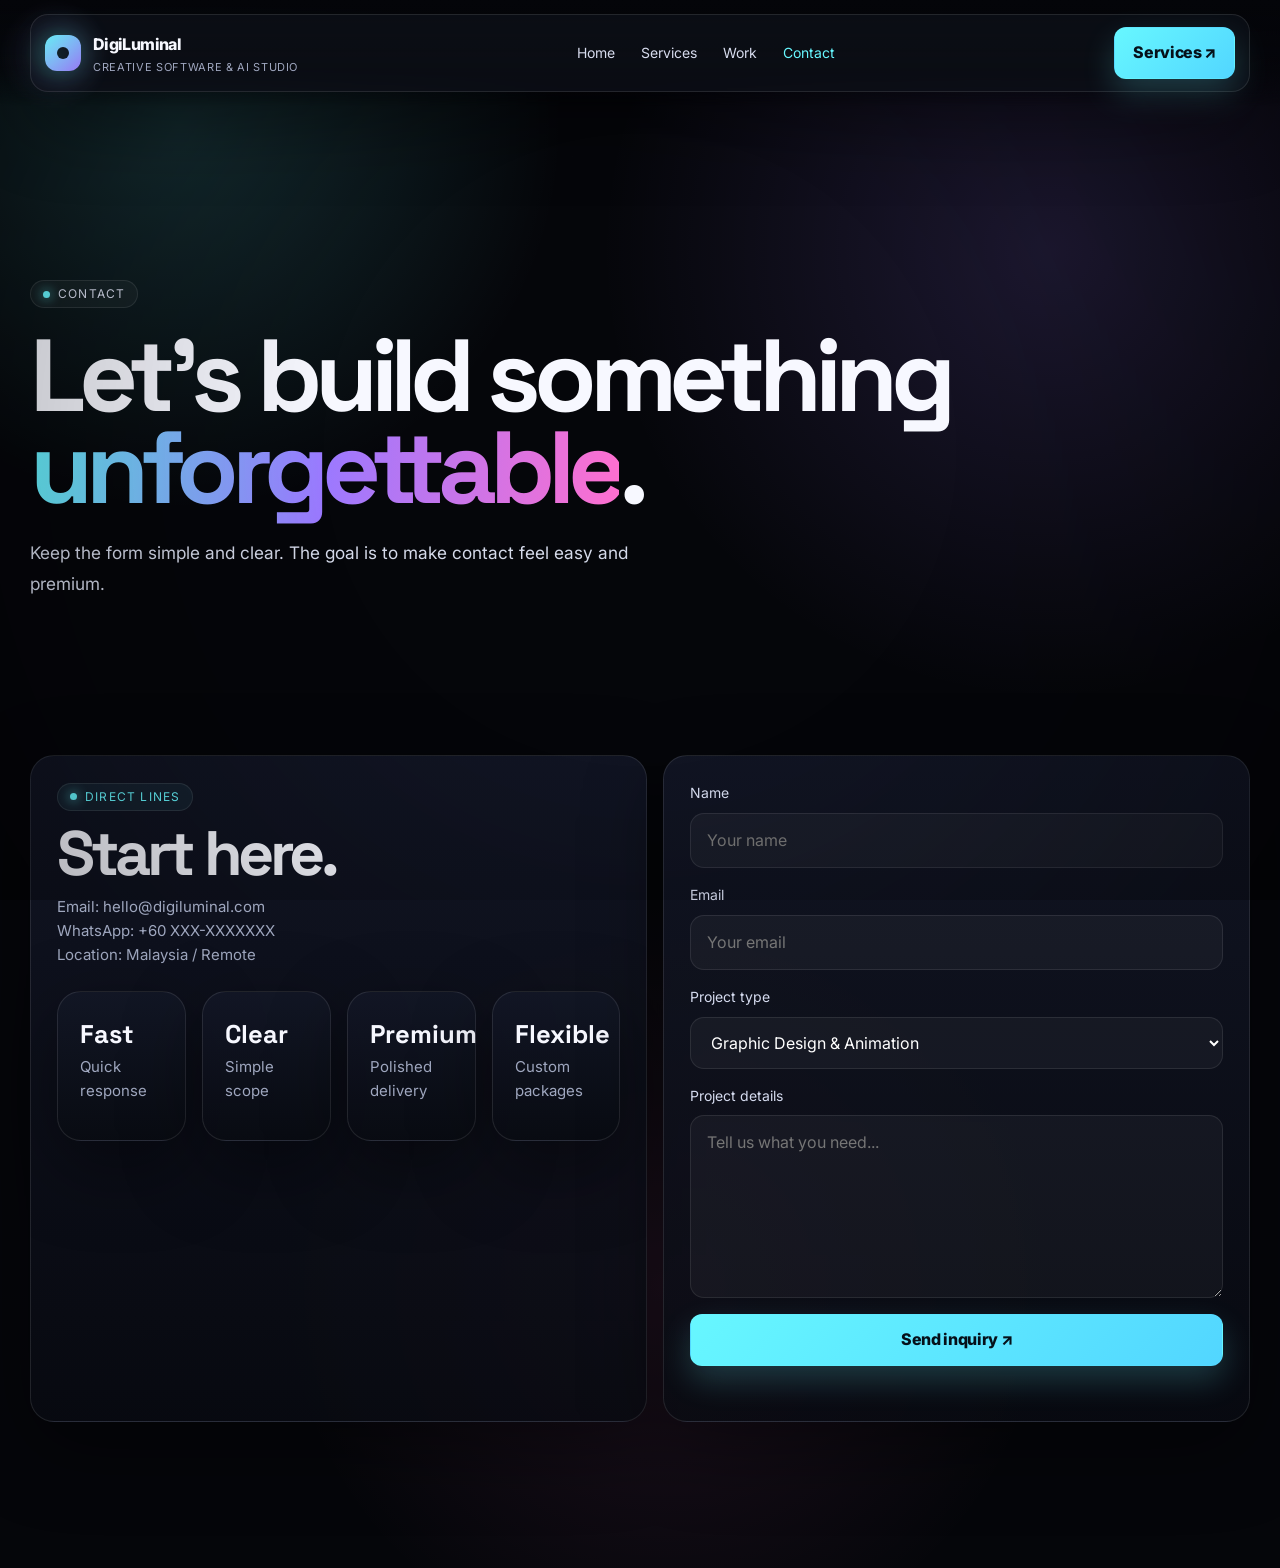
==== commit 4aa791e2: "Rebuild DigiLuminal with bento layout, local-ready media, and stronger motion" ====
--- a/DigiLuminal/contact.html
+++ b/DigiLuminal/contact.html
@@ -2,8 +2,8 @@
 <html lang="en">
 <head>
   <meta charset="utf-8">
-  <meta name="viewport" content="width=device-width,initial-scale=1">
-  <meta name="description" content="Contact DigiLuminal for premium graphic design, web, and AI studio work.">
+  <meta name="viewport" content="width=device-width, initial-scale=1">
+  <meta name="description" content="Contact DigiLuminal for graphic design, website design, backend support, virtual assistant services, and AI automation projects.">
   <title>DigiLuminal — Contact</title>
   <link rel="stylesheet" href="assets/css/style.css">
   <script src="assets/js/main.js" defer></script>
@@ -16,7 +16,6 @@
           <span class="mark"><i></i></span>
           <span>DigiLuminal<small>Creative Software & AI Studio</small></span>
         </a>
-        <button class="menu-toggle" aria-label="Toggle menu">☰</button>
         <div class="nav-links">
           <a href="index.html">Home</a>
           <a href="services.html">Services</a>
@@ -28,26 +27,26 @@
     </div>
   </header>
 
-  <main>
+  <main class="page-layout">
     <section class="page-hero">
       <div class="container reveal">
         <span class="eyebrow">Contact</span>
-        <h1>Let’s build a site<br><span class="accent">that feels expensive.</span></h1>
-        <p class="lead">This form stays in-page and polished. No external submission endpoint is wired in yet, so it behaves like a clean demo until you connect your own service.</p>
+        <h1>Let’s build something <span class="accent">unforgettable</span>.</h1>
+        <p class="lead">Keep the form simple and clear. The goal is to make contact feel easy and premium.</p>
       </div>
     </section>
 
     <section class="section">
       <div class="container contact-grid">
-        <div class="reveal">
-          <p class="label">Studio contact</p>
-          <h2>Fast, focused, and easy to start.</h2>
-          <p class="content-muted">Use the form to define the scope, or keep it minimal and send a short brief.</p>
-
-          <div class="contact-points">
-            <div class="point"><strong>Email</strong><div class="content-muted">hello@digiluminal.com</div></div>
-            <div class="point"><strong>WhatsApp</strong><div class="content-muted">+60 XXX XXX XXXX</div></div>
-            <div class="point"><strong>Location</strong><div class="content-muted">Malaysia / remote worldwide</div></div>
+        <div class="glass-panel reveal">
+          <p class="label">Direct lines</p>
+          <h2>Start here.</h2>
+          <p class="content-muted">Email: hello@digiluminal.com<br>WhatsApp: +60 XXX-XXXXXXX<br>Location: Malaysia / Remote</p>
+          <div class="stat-row" style="margin-top:24px;">
+            <div class="stat"><strong>Fast</strong><p>Quick response</p></div>
+            <div class="stat"><strong>Clear</strong><p>Simple scope</p></div>
+            <div class="stat"><strong>Premium</strong><p>Polished delivery</p></div>
+            <div class="stat"><strong>Flexible</strong><p>Custom packages</p></div>
           </div>
         </div>
 
@@ -73,11 +72,11 @@
             </select>
           </div>
           <div class="field">
-            <label for="message">Brief</label>
-            <textarea id="message" name="message" placeholder="Tell us what you need, what the deadline is, and what success looks like."></textarea>
+            <label for="message">Project details</label>
+            <textarea id="message" name="message" rows="6" placeholder="Tell us what you need..."></textarea>
           </div>
-          <button class="button primary" type="submit">Send inquiry ↗</button>
-          <div class="form-status" aria-live="polite"></div>
+          <button type="submit" class="button primary" style="width:100%;">Send inquiry ↗</button>
+          <div class="form-status content-muted" aria-live="polite"></div>
         </form>
       </div>
     </section>
--- a/DigiLuminal/assets/css/style.css
+++ b/DigiLuminal/assets/css/style.css
@@ -1,158 +1,627 @@
-@import url('https://fonts.googleapis.com/css2?family=DM+Mono:wght@400;500&family=Space+Grotesk:wght@400;500;600;700&display=swap');
+@import url('https://fonts.googleapis.com/css2?family=Space+Grotesk:wght@400;500;600;700;800&family=Inter:wght@400;500;600;700;800&display=swap');
 
 :root {
-  --ink:#060710;
-  --panel:#101324;
-  --text:#f7f8ff;
-  --muted:#a6abc0;
-  --cyan:#60f5ff;
-  --violet:#9a7bff;
-  --pink:#ff70c9;
-  --line:rgba(255,255,255,.12);
-  --radius:24px;
-}
-* { box-sizing:border-box; }
-html { scroll-behavior:smooth; }
+  --bg: #05060a;
+  --panel: rgba(13, 16, 23, 0.82);
+  --panel-strong: rgba(15, 19, 33, 0.97);
+  --text: #f7f8ff;
+  --muted: #9fa7bf;
+  --cyan: #67f7ff;
+  --violet: #9b79ff;
+  --pink: #ff6fcf;
+  --line: rgba(255,255,255,.10);
+  --shadow: 0 26px 80px rgba(0,0,0,.42);
+  --radius: 24px;
+}
+
+* { box-sizing: border-box; }
+html { scroll-behavior: smooth; }
 body {
-  margin:0;
-  color:var(--text);
+  margin: 0;
+  color: var(--text);
   background:
-    radial-gradient(circle at 15% 5%,rgba(85,242,255,.13),transparent 28rem),
-    radial-gradient(circle at 83% 22%,rgba(154,123,255,.14),transparent 30rem),
-    radial-gradient(circle at 50% 80%,rgba(255,112,201,.08),transparent 25rem),
-    var(--ink);
-  font:16px/1.6 'Space Grotesk',Arial,sans-serif;
-  overflow-x:hidden;
-}
-body:before {
-  content:'';
-  position:fixed;
-  inset:0;
-  pointer-events:none;
-  opacity:.17;
+    radial-gradient(circle at 14% 8%, rgba(103,247,255,.16), transparent 24rem),
+    radial-gradient(circle at 82% 16%, rgba(155,121,255,.16), transparent 28rem),
+    radial-gradient(circle at 52% 82%, rgba(255,111,207,.10), transparent 24rem),
+    var(--bg);
+  font: 16px/1.6 'Inter', system-ui, -apple-system, BlinkMacSystemFont, sans-serif;
+  overflow-x: hidden;
+}
+body::before {
+  content: '';
+  position: fixed;
+  inset: 0;
+  pointer-events: none;
   background-image:
-    linear-gradient(rgba(255,255,255,.055) 1px,transparent 1px),
-    linear-gradient(90deg,rgba(255,255,255,.055) 1px,transparent 1px);
-  background-size:46px 46px;
-  mask-image:linear-gradient(#000,transparent 80%);
-}
-a { color:inherit; text-decoration:none; }
-img,video { max-width:100%; display:block; }
-button,input,select,textarea { font:inherit; }
-.container { width:min(1160px,calc(100% - 32px)); margin:auto; }
-.topbar { position:sticky; top:0; z-index:1000; padding:16px 0; background:linear-gradient(var(--ink),rgba(6,7,16,.72) 70%,transparent); }
-.nav { display:flex; align-items:center; justify-content:space-between; gap:20px; padding:12px 16px; background:rgba(16,19,36,.72); border:1px solid var(--line); border-radius:18px; backdrop-filter:blur(18px); }
-.brand { display:flex; align-items:center; gap:11px; font-weight:700; letter-spacing:-.03em; }
-.brand small{display:block;color:var(--muted);font:11px 'DM Mono',monospace;letter-spacing:.03em}
-.mark { width:34px;height:34px;border-radius:11px;display:grid;place-items:center;background:linear-gradient(135deg,var(--cyan),var(--violet));box-shadow:0 0 28px rgba(96,245,255,.4)}
-.mark i{width:11px;height:11px;border-radius:50%;background:#071019;display:block}
-.nav-links { display:flex; align-items:center; gap:25px; color:#d7dbec; font-size:14px; }
-.nav-links a:hover,.nav-links a.active { color:var(--cyan); }
-.menu-toggle{display:none}
-.button { display:inline-flex; align-items:center; justify-content:center; gap:8px; padding:12px 18px; border:1px solid transparent; border-radius:12px; font-weight:700; transition:transform .2s,box-shadow .2s,border-color .2s; cursor:pointer; }
-.button:hover{transform:translateY(-2px)}
-.button.primary{color:#071019;background:var(--cyan);box-shadow:0 12px 28px rgba(96,245,255,.18)}
-.button.secondary{border-color:var(--line);background:rgba(255,255,255,.04)}
-.hero { position:relative; min-height:680px; display:grid; align-items:center; overflow:hidden; }
-.hero-media { position:absolute;inset:0;z-index:-2; }
-.hero-media video,.hero-media img{width:100%;height:100%;object-fit:cover;filter:saturate(1.2) contrast(1.06);}
-.hero-media:after{content:'';position:absolute;inset:0;background:linear-gradient(90deg,#060710 4%,rgba(6,7,16,.76) 49%,rgba(6,7,16,.23)),linear-gradient(transparent 60%,var(--ink)),linear-gradient(120deg,rgba(96,245,255,.15),transparent 42%)}
-.hero-copy { max-width:710px; padding:96px 0 80px; }
-.eyebrow { display:inline-flex;gap:8px;align-items:center;padding:7px 10px;border:1px solid var(--line);border-radius:999px;background:rgba(9,12,25,.6);color:#dce3f8;font:12px 'DM Mono',monospace; }
-.eyebrow:before{content:'';width:7px;height:7px;border-radius:50%;background:var(--cyan);box-shadow:0 0 12px var(--cyan)}
-h1,h2,h3,p { margin-top:0; }
-h1{font-size:clamp(3.2rem,7.1vw,6.6rem);line-height:.91;letter-spacing:-.075em;margin:22px 0 25px}
-h2{font-size:clamp(2.15rem,4.6vw,4.1rem);line-height:.98;letter-spacing:-.06em;margin-bottom:15px}
-h3{font-size:1.28rem;line-height:1.15;margin-bottom:10px}
-.accent{background:linear-gradient(95deg,var(--cyan),var(--violet),var(--pink));color:transparent;background-clip:text}
-.lead{max-width:610px;color:#d1d6e7;font-size:clamp(1rem,1.4vw,1.18rem);line-height:1.75}
-.actions{display:flex;flex-wrap:wrap;gap:12px;margin-top:30px}
-.section{padding:108px 0;}
-.section-head{display:flex;justify-content:space-between;gap:24px;align-items:end;margin-bottom:34px}
-.section-head>p{max-width:460px;color:var(--muted);margin-bottom:6px}
-.label{color:var(--cyan);text-transform:uppercase;font:12px 'DM Mono',monospace;letter-spacing:.12em;margin-bottom:12px}
-.ticker{border-top:1px solid var(--line);border-bottom:1px solid var(--line);overflow:hidden;background:rgba(255,255,255,.025)}
-.ticker-inner{width:max-content;display:flex;gap:24px;padding:14px 0;animation:ticker 24s linear infinite;color:#c2c9de;font:12px 'DM Mono',monospace;letter-spacing:.08em;text-transform:uppercase}
-@keyframes ticker{to{transform:translateX(-50%)}}
-.grid-3,.work-grid,.details-grid,.process { display:grid;gap:16px; }
-.grid-3{grid-template-columns:repeat(3,1fr)}
-.card{border:1px solid var(--line);border-radius:var(--radius);background:linear-gradient(145deg,rgba(27,31,55,.85),rgba(10,12,25,.78));overflow:hidden}
-.service-card{padding:14px;transition:transform .25s,border-color .25s}
-.service-card:hover{transform:translateY(-6px);border-color:rgba(96,245,255,.52)}
-.card-image{height:210px;object-fit:cover;width:100%;border-radius:17px}
-.card-copy{padding:20px 8px 8px}
-.card-copy p,.case-copy p,.detail-copy p{color:var(--muted);font-size:15px}
-.link{display:inline-flex;color:var(--cyan);font-size:14px;font-weight:700;margin-top:8px}
-.link:after{content:' ↗';margin-left:3px}
-.work-grid{grid-template-columns:1.3fr .7fr}
-.case{min-height:310px;position:relative;background:center/cover;display:flex;align-items:end}
-.case:after{content:'';position:absolute;inset:0;background:linear-gradient(transparent 20%,rgba(6,7,16,.95))}
-.case-copy{position:relative;z-index:1;padding:25px}
-.case.large{min-height:480px}
-.case:first-child{background-image:url('https://images.unsplash.com/photo-1634017839464-5c339ebe3cb4?auto=format&fit=crop&w=1600&q=85')}
-.case:nth-child(2){background-image:url('https://images.unsplash.com/photo-1558655146-9f40138edfeb?auto=format&fit=crop&w=1000&q=85')}
-.case:nth-child(3){background-image:url('https://images.unsplash.com/photo-1550751827-4bd374c3f58b?auto=format&fit=crop&w=1000&q=85')}
-.process{grid-template-columns:repeat(4,1fr);counter-reset:step}
-.step{padding:25px;border-top:1px solid var(--line);color:var(--muted)}
-.step:before{counter-increment:step;content:'0' counter(step);display:block;color:var(--cyan);font:13px 'DM Mono',monospace;margin-bottom:45px}
-.step h3{color:var(--text)}
-.cta-band{padding:42px;border-radius:var(--radius);background:radial-gradient(circle at 100% 0,rgba(154,123,255,.35),transparent 35%),linear-gradient(120deg,#0f2137,#17122f);border:1px solid var(--line);display:flex;justify-content:space-between;align-items:center;gap:30px}
-.cta-band h2{font-size:clamp(2rem,4vw,3.5rem);margin:0;max-width:690px}
-.footer{padding:38px 0;color:var(--muted);font-size:14px}
-.footer-inner{border-top:1px solid var(--line);padding-top:25px;display:flex;justify-content:space-between;gap:20px}
-.page-hero{padding:100px 0 55px;position:relative}
-.page-hero .lead{max-width:700px}
-.details-grid{grid-template-columns:repeat(2,1fr)}
-.service-detail{display:grid;grid-template-columns:.85fr 1.15fr;min-height:400px}
-.detail-visual{min-height:100%;background:center/cover}
-.service-detail:nth-child(1) .detail-visual{background-image:url('https://images.unsplash.com/photo-1558655146-d09347e92766?auto=format&fit=crop&w=1000&q=85')}
-.service-detail:nth-child(2) .detail-visual{background-image:url('https://images.unsplash.com/photo-1498050108023-c5249f4df085?auto=format&fit=crop&w=1000&q=85')}
-.service-detail:nth-child(3) .detail-visual{background-image:url('https://images.unsplash.com/photo-1454165804606-c3d57bc86b40?auto=format&fit=crop&w=1000&q=85')}
-.service-detail:nth-child(4) .detail-visual{background-image:url('https://images.unsplash.com/photo-1531482615713-2afd69097998?auto=format&fit=crop&w=1000&q=85')}
-.service-detail:nth-child(5) .detail-visual{background-image:url('https://images.unsplash.com/photo-1555949963-aa79dcee981c?auto=format&fit=crop&w=1000&q=85')}
-.service-detail:nth-child(6) .detail-visual{background-image:url('https://images.unsplash.com/photo-1516321318423-f06f85e504b3?auto=format&fit=crop&w=1000&q=85')}
-.detail-copy{padding:28px}
-.detail-copy ul{padding-left:18px;color:#d7dcec}
-.detail-copy li{margin:8px 0}
-.stat-row{display:grid;grid-template-columns:repeat(3,1fr);gap:16px}
-.stat{padding:22px}
-.stat strong{display:block;font-size:2rem;color:var(--cyan)}
-.filter-row{display:flex;flex-wrap:wrap;gap:9px;margin-bottom:25px}
-.filter{padding:8px 12px;background:transparent;border:1px solid var(--line);color:#dce1f3;border-radius:999px;cursor:pointer}
-.filter.active,.filter:hover{color:#061019;background:var(--cyan);border-color:var(--cyan)}
-.portfolio-grid{display:grid;grid-template-columns:repeat(12,1fr);gap:16px}
-.project{grid-column:span 4;min-height:355px;position:relative;display:flex;align-items:end;background:center/cover;overflow:hidden}
-.project.wide{grid-column:span 8}
-.project:after{content:'';position:absolute;inset:0;background:linear-gradient(transparent,rgba(6,7,16,.94))}
-.project-copy{position:relative;z-index:1;padding:24px}
-.project:nth-child(1){background-image:url('https://images.unsplash.com/photo-1550745165-9bc0b252726f?auto=format&fit=crop&w=1200&q=85')}
-.project:nth-child(2){background-image:url('https://images.unsplash.com/photo-1561070791-2526d30994b5?auto=format&fit=crop&w=1200&q=85')}
-.project:nth-child(3){background-image:url('https://images.unsplash.com/photo-1558655146-364adaf1fcc9?auto=format&fit=crop&w=1200&q=85')}
-.project:nth-child(4){background-image:url('https://images.unsplash.com/photo-1551288049-bebda4e38f71?auto=format&fit=crop&w=1200&q=85')}
-.project:nth-child(5){background-image:url('https://images.unsplash.com/photo-1497366754035-f200968a6e72?auto=format&fit=crop&w=1200&q=85')}
-.contact-grid{display:grid;grid-template-columns:.8fr 1.2fr;gap:42px;align-items:start}
-.contact-points{display:grid;gap:12px;margin-top:30px}
-.point{padding:16px;border-left:2px solid var(--cyan);background:rgba(255,255,255,.035)}
-.form{padding:25px}
-.field{display:grid;gap:7px;margin-bottom:15px}
-.field label{font-size:14px;color:#d9dff1}
-.field input,.field select,.field textarea{width:100%;color:white;background:rgba(255,255,255,.045);border:1px solid var(--line);border-radius:10px;padding:12px}
-.field textarea{resize:vertical;min-height:130px}
-.field input:focus,.field select:focus,.field textarea:focus{outline:2px solid rgba(96,245,255,.35);border-color:var(--cyan)}
-.form-status{min-height:24px;margin:10px 0 0;color:var(--cyan);font-size:14px}
-.reveal{opacity:0;transform:translateY(20px);transition:opacity .65s ease,transform .65s ease}
-.reveal.visible{opacity:1;transform:none}
-.video-frame{position:relative;overflow:hidden;border-radius:var(--radius);border:1px solid var(--line);min-height:320px;background:rgba(255,255,255,.03)}
-.video-frame video,.video-frame img{width:100%;height:100%;object-fit:cover}
-.video-overlay{position:absolute;inset:0;background:linear-gradient(180deg,rgba(6,7,16,.08),rgba(6,7,16,.2)),radial-gradient(circle at top left,rgba(96,245,255,.12),transparent 35%),radial-gradient(circle at bottom right,rgba(154,123,255,.14),transparent 35%);pointer-events:none}
-.marquee-strip{overflow:hidden;border-top:1px solid var(--line);border-bottom:1px solid var(--line);background:rgba(255,255,255,.02)}
-.marquee-track{display:flex;gap:1.5rem;white-space:nowrap;padding:1rem 0;animation:scroll 20s linear infinite;color:#9ca3af;text-transform:uppercase;letter-spacing:.24em;font-size:.78rem}
-@keyframes scroll{from{transform:translateX(0)}to{transform:translateX(-50%)}}
-.button-ghost{display:inline-flex;align-items:center;justify-content:center;padding:12px 18px;border-radius:12px;border:1px solid var(--line);background:rgba(255,255,255,.03);font-weight:700}
-.hero-actions{display:flex;gap:12px;flex-wrap:wrap;margin-top:24px}
-.hero-panel{margin-top:34px;display:grid;grid-template-columns:repeat(3,1fr);gap:16px}
-.panel{padding:20px;border:1px solid var(--line);border-radius:18px;background:rgba(255,255,255,.03)}
-.panel strong{display:block;margin-bottom:8px;font-size:1.05rem}
-.panel p{color:var(--muted);margin:0}
-@media(max-width:800px){.nav-links{display:none}.nav-links.open{display:flex;position:absolute;top:70px;left:0;right:0;padding:17px;flex-direction:column;align-items:stretch;background:#101324;border:1px solid var(--line);border-radius:16px}.menu-toggle{display:grid;place-items:center;width:38px;height:38px;color:white;background:transparent;border:1px solid var(--line);border-radius:10px}.nav>.button{display:none}.grid-3,.process,.details-grid,.contact-grid,.work-grid,.hero-panel,.stat-row{grid-template-columns:1fr}.work-grid .large{min-height:375px}.section{padding:76px 0}.section-head,.cta-band{align-items:flex-start;flex-direction:column}.service-detail{grid-template-columns:1fr}.detail-visual{height:210px}.portfolio-grid{grid-template-columns:1fr}.project,.project.wide{grid-column:auto;min-height:310px}.hero{min-height:590px}.hero-media video,.hero-media img{object-position:60% center}.footer-inner{flex-direction:column}.page-hero{padding-top:65px}}
-@media(prefers-reduced-motion:reduce){*,*:before,*:after{animation-duration:.01ms!important;animation-iteration-count:1!important;scroll-behavior:auto!important;transition-duration:.01ms!important}.reveal{opacity:1;transform:none}}
+    linear-gradient(rgba(255,255,255,.045) 1px, transparent 1px),
+    linear-gradient(90deg, rgba(255,255,255,.045) 1px, transparent 1px);
+  background-size: 52px 52px;
+  mask-image: linear-gradient(#000, transparent 78%);
+  opacity: .16;
+}
+body::after {
+  content: '';
+  position: fixed;
+  inset: 0;
+  pointer-events: none;
+  background: radial-gradient(circle at 50% 50%, transparent 40%, rgba(0,0,0,.28) 100%);
+}
+
+a { color: inherit; text-decoration: none; }
+img, video, canvas { display: block; max-width: 100%; }
+button, input, select, textarea { font: inherit; }
+
+.container {
+  width: min(1220px, calc(100% - 32px));
+  margin-inline: auto;
+}
+
+.topbar {
+  position: sticky;
+  top: 0;
+  z-index: 1200;
+  padding: 14px 0;
+  background: linear-gradient(var(--bg), rgba(5,6,10,.72) 65%, transparent);
+  backdrop-filter: blur(10px);
+}
+.nav {
+  position: relative;
+  display: flex;
+  align-items: center;
+  justify-content: space-between;
+  gap: 16px;
+  padding: 12px 14px;
+  border-radius: 18px;
+  border: 1px solid var(--line);
+  background: rgba(14,17,24,.76);
+  box-shadow: var(--shadow);
+  backdrop-filter: blur(18px);
+}
+.brand {
+  display: flex;
+  align-items: center;
+  gap: 12px;
+  font-weight: 800;
+  letter-spacing: -.04em;
+}
+.brand small {
+  display: block;
+  color: var(--muted);
+  font: 11px/1.2 'Inter', sans-serif;
+  letter-spacing: .06em;
+  margin-top: 3px;
+  text-transform: uppercase;
+}
+.mark {
+  width: 36px;
+  height: 36px;
+  border-radius: 12px;
+  display: grid;
+  place-items: center;
+  background: linear-gradient(140deg, rgba(103,247,255,.95), rgba(155,121,255,.95));
+  box-shadow: 0 0 28px rgba(103,247,255,.35);
+}
+.mark i {
+  width: 12px;
+  height: 12px;
+  border-radius: 50%;
+  background: #070910;
+  display: block;
+}
+.nav-links {
+  display: flex;
+  align-items: center;
+  gap: 26px;
+  color: #d7dcee;
+  font-size: 14px;
+}
+.nav-links a:hover,
+.nav-links a.active { color: var(--cyan); }
+.menu-toggle { display: none; }
+
+.button,
+.button-ghost {
+  display: inline-flex;
+  align-items: center;
+  justify-content: center;
+  gap: 8px;
+  padding: 12px 18px;
+  border-radius: 12px;
+  border: 1px solid transparent;
+  font-weight: 800;
+  letter-spacing: -.02em;
+  transition: transform .2s ease, box-shadow .2s ease, border-color .2s ease, background .2s ease;
+  cursor: pointer;
+}
+.button:hover,
+.button-ghost:hover { transform: translateY(-2px); }
+.button.primary {
+  color: #051019;
+  background: linear-gradient(135deg, var(--cyan), #52d6ff);
+  box-shadow: 0 14px 32px rgba(103,247,255,.20);
+}
+.button.secondary,
+.button-ghost {
+  color: #f4f6ff;
+  border-color: var(--line);
+  background: rgba(255,255,255,.04);
+}
+.button.secondary:hover,
+.button-ghost:hover { border-color: rgba(103,247,255,.42); }
+
+.hero {
+  position: relative;
+  min-height: 100svh;
+  display: grid;
+  align-items: center;
+  overflow: clip;
+}
+.hero-media {
+  position: absolute;
+  inset: 0;
+  z-index: -3;
+  background: #06070f;
+}
+.hero-media video,
+.hero-media img {
+  width: 100%;
+  height: 100%;
+  object-fit: cover;
+  filter: saturate(1.16) contrast(1.05) brightness(.78);
+}
+.hero-media::after {
+  content: '';
+  position: absolute;
+  inset: 0;
+  background:
+    linear-gradient(90deg, rgba(6,7,16,.98) 0%, rgba(6,7,16,.78) 28%, rgba(6,7,16,.18) 58%, rgba(6,7,16,.88) 100%),
+    radial-gradient(circle at 18% 14%, rgba(103,247,255,.12), transparent 18rem),
+    radial-gradient(circle at 80% 16%, rgba(155,121,255,.14), transparent 20rem),
+    radial-gradient(circle at 50% 88%, rgba(255,111,207,.08), transparent 24rem);
+}
+.hero-canvas {
+  position: absolute;
+  inset: 0;
+  z-index: -2;
+  pointer-events: none;
+  opacity: .92;
+}
+.hero-overlay {
+  position: absolute;
+  inset: 0;
+  z-index: -1;
+  background: linear-gradient(180deg, rgba(5,6,10,.10), rgba(5,6,10,.26) 52%, rgba(5,6,10,.84));
+}
+.hero-copy {
+  max-width: 740px;
+  padding: 88px 0 72px;
+}
+.page-hero {
+  padding: 88px 0 28px;
+}
+.eyebrow,
+.label,
+.mini-label,
+.tag {
+  display: inline-flex;
+  align-items: center;
+  gap: 8px;
+  border: 1px solid rgba(255,255,255,.10);
+  background: rgba(255,255,255,.04);
+  color: #d9def0;
+  border-radius: 999px;
+  padding: 7px 12px;
+  font: 12px/1 'Inter', sans-serif;
+  letter-spacing: .10em;
+  text-transform: uppercase;
+}
+.eyebrow::before,
+.label::before,
+.mini-label::before,
+.tag::before {
+  content: '';
+  width: 7px;
+  height: 7px;
+  border-radius: 50%;
+  background: var(--cyan);
+  box-shadow: 0 0 12px var(--cyan);
+}
+
+h1,h2,h3,p { margin-top: 0; }
+h1,
+h2,
+.display {
+  font-family: 'Space Grotesk', system-ui, sans-serif;
+  letter-spacing: -.07em;
+}
+h1 { font-size: clamp(3.3rem, 8vw, 7rem); line-height: .9; margin: 22px 0 24px; }
+h2 { font-size: clamp(2.2rem, 4.9vw, 4.4rem); line-height: .96; margin-bottom: 12px; }
+h3 { font-size: 1.28rem; line-height: 1.15; margin-bottom: 10px; }
+.accent {
+  background: linear-gradient(95deg, var(--cyan), var(--violet), var(--pink));
+  -webkit-background-clip: text;
+  background-clip: text;
+  color: transparent;
+}
+.lead {
+  max-width: 670px;
+  color: #d5daea;
+  font-size: clamp(1rem, 1.35vw, 1.18rem);
+  line-height: 1.78;
+}
+.actions,
+.hero-actions,
+.page-actions {
+  display: flex;
+  flex-wrap: wrap;
+  gap: 12px;
+  margin-top: 28px;
+}
+
+.section { padding: 110px 0; position: relative; }
+.section-head {
+  display: flex;
+  justify-content: space-between;
+  gap: 24px;
+  align-items: end;
+  margin-bottom: 34px;
+}
+.section-head > p { max-width: 470px; color: var(--muted); margin-bottom: 6px; }
+.label,
+.mini-label,
+.tag {
+  color: var(--cyan);
+  background: rgba(103,247,255,.06);
+}
+
+.ticker,
+.marquee-strip {
+  overflow: hidden;
+  border-top: 1px solid var(--line);
+  border-bottom: 1px solid var(--line);
+  background: rgba(255,255,255,.02);
+}
+.ticker-inner,
+.marquee-track {
+  width: max-content;
+  display: flex;
+  gap: 24px;
+  padding: 14px 0;
+  animation: ticker 26s linear infinite;
+  color: #c4cadf;
+  font: 12px 'Inter', sans-serif;
+  letter-spacing: .12em;
+  text-transform: uppercase;
+}
+@keyframes ticker { to { transform: translateX(-50%); } }
+
+.grid-3,
+.work-grid,
+.details-grid,
+.process,
+.stat-row,
+.portfolio-grid,
+.contact-grid,
+.feature-grid { display: grid; gap: 16px; }
+.grid-3 { grid-template-columns: repeat(3, minmax(0, 1fr)); }
+.feature-grid { grid-template-columns: repeat(2, minmax(0, 1fr)); }
+
+.card,
+.service-card,
+.case,
+.detail-card,
+.stat,
+.form,
+.cta-band,
+.glass-panel,
+.project {
+  border: 1px solid var(--line);
+  border-radius: var(--radius);
+  background: linear-gradient(180deg, rgba(19,23,38,.88), rgba(9,11,18,.84));
+  box-shadow: var(--shadow);
+}
+.service-card {
+  padding: 14px;
+  transition: transform .25s ease, border-color .25s ease, box-shadow .25s ease;
+  overflow: hidden;
+}
+.service-card:hover,
+.project:hover,
+.case:hover,
+.detail-card:hover,
+.stat:hover {
+  transform: translateY(-7px);
+  border-color: rgba(103,247,255,.52);
+  box-shadow: 0 28px 84px rgba(0,0,0,.45);
+}
+.card-image {
+  width: 100%;
+  height: 232px;
+  object-fit: cover;
+  border-radius: 18px;
+  background: linear-gradient(135deg, rgba(103,247,255,.12), rgba(155,121,255,.12));
+}
+.card-copy { padding: 18px 8px 10px; }
+.card-copy p,
+.case-copy p,
+.detail-copy p,
+.stat p,
+.form p,
+.content-muted,
+.project-copy p { color: var(--muted); font-size: 15px; }
+.link {
+  display: inline-flex;
+  align-items: center;
+  gap: 6px;
+  color: var(--cyan);
+  font-size: 14px;
+  font-weight: 800;
+  margin-top: 10px;
+}
+.link::after { content: '↗'; }
+
+.video-frame {
+  position: relative;
+  overflow: hidden;
+  border-radius: 20px;
+  border: 1px solid var(--line);
+  min-height: 320px;
+  background: rgba(255,255,255,.03);
+}
+.video-frame video,
+.video-frame img {
+  width: 100%;
+  height: 100%;
+  object-fit: cover;
+}
+.video-overlay {
+  position: absolute;
+  inset: 0;
+  background:
+    linear-gradient(180deg, rgba(5,6,10,.10), rgba(5,6,10,.22)),
+    radial-gradient(circle at top left, rgba(103,247,255,.14), transparent 34%),
+    radial-gradient(circle at bottom right, rgba(155,121,255,.16), transparent 38%);
+  pointer-events: none;
+}
+
+.work-grid { grid-template-columns: 1.25fr .75fr; align-items: start; }
+.case {
+  min-height: 310px;
+  position: relative;
+  overflow: hidden;
+  display: flex;
+  align-items: end;
+  background: center/cover;
+  transition: transform .25s ease, filter .25s ease, border-color .25s ease;
+}
+.case::after,
+.project::after,
+.service-detail .detail-visual::after {
+  content: '';
+  position: absolute;
+  inset: 0;
+  background: linear-gradient(180deg, transparent 10%, rgba(5,6,10,.92) 100%);
+}
+.case-copy,
+.project-copy,
+.detail-copy {
+  position: relative;
+  z-index: 1;
+  padding: 24px;
+}
+.case.large { min-height: 472px; }
+.case:nth-child(1) { background-image: url('https://images.unsplash.com/photo-1634017839464-5c339ebe3cb4?auto=format&fit=crop&w=1600&q=85'); }
+.case:nth-child(2) { background-image: url('https://images.unsplash.com/photo-1558655146-9f40138edfeb?auto=format&fit=crop&w=1200&q=85'); }
+.case:nth-child(3) { background-image: url('https://images.unsplash.com/photo-1550751827-4bd374c3f58b?auto=format&fit=crop&w=1200&q=85'); }
+.case:hover { transform: translateY(-8px) scale(1.01); }
+.case:hover::after,
+.project:hover::after { background: linear-gradient(180deg, transparent 4%, rgba(5,6,10,.80) 100%); }
+
+.process { grid-template-columns: repeat(4, minmax(0, 1fr)); counter-reset: step; }
+.step {
+  padding: 24px;
+  border-radius: 20px;
+  border: 1px solid var(--line);
+  background: rgba(255,255,255,.03);
+  color: var(--muted);
+}
+.step::before {
+  counter-increment: step;
+  content: '0' counter(step);
+  display: block;
+  color: var(--cyan);
+  font: 13px 'Inter', sans-serif;
+  font-weight: 800;
+  letter-spacing: .12em;
+  margin-bottom: 40px;
+}
+.step h3 { color: var(--text); }
+
+.cta-band {
+  padding: 42px;
+  display: flex;
+  justify-content: space-between;
+  align-items: center;
+  gap: 28px;
+  background:
+    radial-gradient(circle at 100% 0, rgba(155,121,255,.36), transparent 30%),
+    radial-gradient(circle at 0 100%, rgba(103,247,255,.22), transparent 30%),
+    linear-gradient(180deg, rgba(19,23,38,.88), rgba(9,11,18,.84));
+}
+
+.page-layout { padding: 86px 0 36px; }
+
+.details-grid { grid-template-columns: repeat(2, minmax(0, 1fr)); }
+.detail-card { padding: 14px; overflow: hidden; }
+.detail-visual { min-height: 280px; overflow: hidden; }
+.detail-card:nth-child(1) .detail-visual { background: url('https://images.unsplash.com/photo-1523712999610-f77fbcfc3843?auto=format&fit=crop&w=1600&q=85') center/cover; }
+.detail-card:nth-child(2) .detail-visual { background: url('https://images.unsplash.com/photo-1498050108023-c5249f4df085?auto=format&fit=crop&w=1600&q=85') center/cover; }
+.detail-card:nth-child(3) .detail-visual { background: url('https://images.unsplash.com/photo-1552664730-d307ca884978?auto=format&fit=crop&w=1600&q=85') center/cover; }
+.detail-card:nth-child(4) .detail-visual { background: url('https://images.unsplash.com/photo-1516321318423-f06f85e504b3?auto=format&fit=crop&w=1600&q=85') center/cover; }
+.detail-card:nth-child(5) .detail-visual { background: url('https://images.unsplash.com/photo-1520607162513-77705c0f0d4a?auto=format&fit=crop&w=1600&q=85') center/cover; }
+.detail-card:nth-child(6) .detail-visual { background: url('https://images.unsplash.com/photo-1516321497487-e288fb19713f?auto=format&fit=crop&w=1600&q=85') center/cover; }
+.detail-card:nth-child(7) .detail-visual { background: url('https://images.unsplash.com/photo-1550751827-4bd374c3f58b?auto=format&fit=crop&w=1600&q=85') center/cover; }
+
+.stat-row { grid-template-columns: repeat(4, minmax(0, 1fr)); }
+.stat { padding: 22px; }
+.stat strong { display: block; font-size: 1.6rem; font-family: 'Space Grotesk', sans-serif; }
+
+.portfolio-grid { grid-template-columns: repeat(12, minmax(0, 1fr)); }
+.project {
+  position: relative;
+  overflow: hidden;
+  min-height: 280px;
+  transition: transform .28s ease, border-color .28s ease, box-shadow .28s ease;
+}
+.project-media {
+  position: absolute;
+  inset: 0;
+  width: 100%;
+  height: 100%;
+  object-fit: cover;
+  transform: scale(1.01);
+  transition: transform .5s ease, filter .5s ease;
+}
+.project:hover .project-media { transform: scale(1.08); filter: saturate(1.12) contrast(1.05); }
+.project:hover .project-copy { transform: translateY(-2px); }
+.project-copy {
+  position: relative;
+  z-index: 1;
+  margin-top: auto;
+  padding: 24px;
+}
+.project-copy .stats {
+  display: flex;
+  gap: 10px;
+  flex-wrap: wrap;
+  margin-top: 16px;
+}
+.mini-pill {
+  font-size: 12px;
+  padding: 7px 10px;
+  border-radius: 999px;
+  border: 1px solid rgba(255,255,255,.10);
+  background: rgba(255,255,255,.06);
+  color: #edf0ff;
+}
+.project.wide { grid-column: span 7; min-height: 430px; }
+.project.tall { grid-column: span 5; min-height: 430px; }
+.project.small { grid-column: span 4; }
+.project.medium { grid-column: span 8; }
+.project:nth-child(1) .project-media { object-position: center; }
+.project:nth-child(2) .project-media { object-position: center; }
+.project:nth-child(3) .project-media { object-position: center; }
+.project:nth-child(4) .project-media { object-position: center; }
+.project:nth-child(5) .project-media { object-position: center; }
+
+.contact-grid { grid-template-columns: 1fr .95fr; }
+.form, .glass-panel { padding: 26px; }
+.field {
+  display: grid;
+  gap: 8px;
+  margin-bottom: 16px;
+}
+.field label { color: #d6dcf0; font-size: 14px; }
+.field input,
+.field select,
+.field textarea {
+  width: 100%;
+  padding: 14px 16px;
+  border-radius: 14px;
+  border: 1px solid rgba(255,255,255,.09);
+  background: rgba(255,255,255,.04);
+  color: #fff;
+  outline: none;
+}
+.field input:focus,
+.field select:focus,
+.field textarea:focus {
+  border-color: rgba(103,247,255,.55);
+  box-shadow: 0 0 0 3px rgba(103,247,255,.08);
+}
+.form-status { min-height: 1.2rem; margin-top: 10px; }
+
+.reveal {
+  opacity: 0;
+  transform: translateY(26px) scale(.98);
+}
+.reveal.visible { opacity: 1; transform: translateY(0) scale(1); transition: opacity .7s ease, transform .7s ease; }
+
+.footer { padding: 32px 0 44px; color: var(--muted); }
+.footer-inner {
+  display: flex;
+  justify-content: space-between;
+  gap: 12px;
+  flex-wrap: wrap;
+  padding-top: 18px;
+  border-top: 1px solid var(--line);
+}
+
+.cursor-orb {
+  position: fixed;
+  top: 0;
+  left: 0;
+  width: 110px;
+  height: 110px;
+  border-radius: 50%;
+  pointer-events: none;
+  z-index: 2000;
+  background: radial-gradient(circle, rgba(103,247,255,.14), rgba(155,121,255,.06) 40%, transparent 70%);
+  filter: blur(2px);
+  mix-blend-mode: screen;
+  opacity: .75;
+}
+
+@media (max-width: 1024px) {
+  .grid-3,
+  .feature-grid,
+  .process,
+  .stat-row,
+  .details-grid,
+  .contact-grid {
+    grid-template-columns: repeat(2, minmax(0, 1fr));
+  }
+  .work-grid { grid-template-columns: 1fr; }
+  .project.wide,
+  .project.tall,
+  .project.small,
+  .project.medium { grid-column: span 12; }
+  .portfolio-grid { grid-template-columns: repeat(6, minmax(0, 1fr)); }
+}
+@media (max-width: 768px) {
+  .nav { flex-wrap: wrap; }
+  .nav-links {
+    width: 100%;
+    justify-content: space-between;
+    gap: 14px;
+    overflow-x: auto;
+    padding-top: 6px;
+  }
+  .menu-toggle { display: none; }
+  .section-head,
+  .cta-band,
+  .contact-grid,
+  .hero-copy { display: block; }
+  .grid-3,
+  .feature-grid,
+  .process,
+  .stat-row,
+  .details-grid,
+  .portfolio-grid { grid-template-columns: 1fr; }
+  .project.wide,
+  .project.tall,
+  .project.small,
+  .project.medium { grid-column: span 1; }
+  .service-card,
+  .case,
+  .project,
+  .detail-card { min-height: unset; }
+  .hero-copy { padding: 76px 0 52px; }
+  h1 { font-size: clamp(2.8rem, 14vw, 4.4rem); }
+  .cta-band { padding: 24px; }
+}
+@media (prefers-reduced-motion: reduce) {
+  html { scroll-behavior: auto; }
+  *, *::before, *::after { animation: none !important; transition: none !important; }
+  .reveal { opacity: 1; transform: none; }
+}
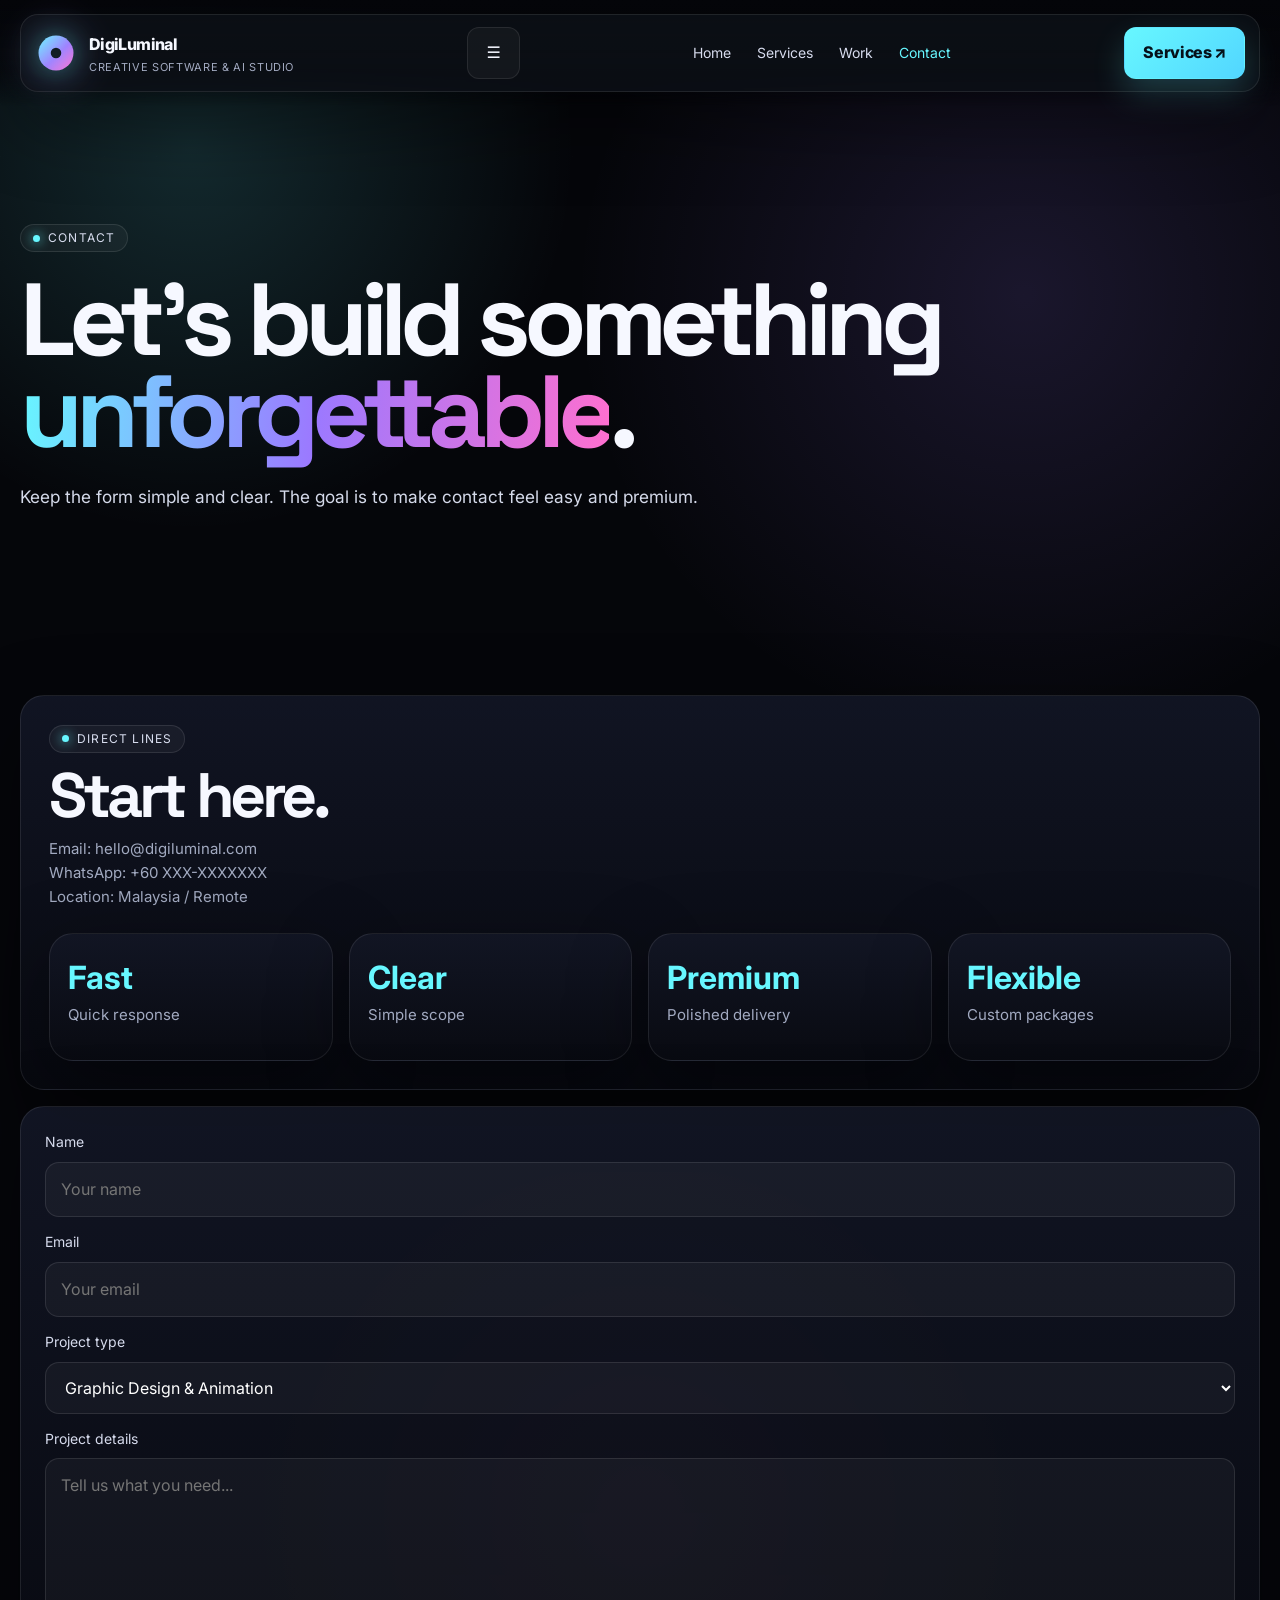
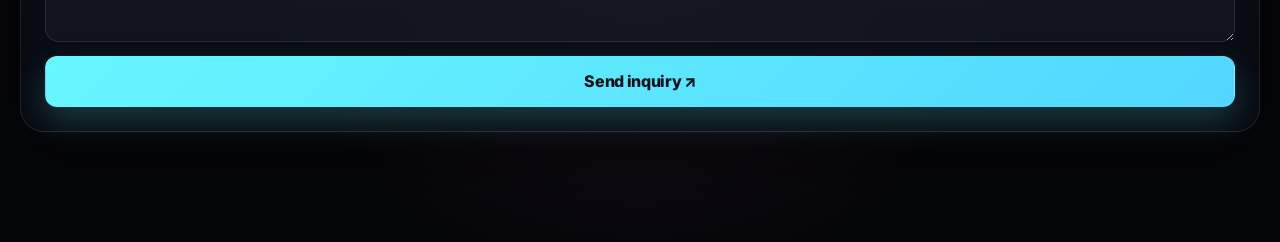
==== commit 0311ef4a: "Polish DigiLuminal contact page and keep the form clean" ====
--- a/DigiLuminal/contact.html
+++ b/DigiLuminal/contact.html
@@ -13,9 +13,16 @@
     <div class="container">
       <nav class="nav">
         <a class="brand" href="index.html">
-          <span class="mark"><i></i></span>
+          <span class="mini-logo">
+            <svg viewBox="0 0 72 72" aria-hidden="true">
+              <defs><linearGradient id="g" x1="0" x2="1" y1="0" y2="1"><stop offset="0%" stop-color="#67f7ff"/><stop offset="55%" stop-color="#9b79ff"/><stop offset="100%" stop-color="#ff6fcf"/></linearGradient></defs>
+              <circle cx="36" cy="36" r="30" fill="url(#g)" class="logo-spin"/>
+              <circle cx="36" cy="36" r="9" fill="#05060a" class="logo-dot"/>
+            </svg>
+          </span>
           <span>DigiLuminal<small>Creative Software & AI Studio</small></span>
         </a>
+        <button class="menu-toggle button-ghost" aria-label="Toggle menu">☰</button>
         <div class="nav-links">
           <a href="index.html">Home</a>
           <a href="services.html">Services</a>
@@ -38,7 +45,7 @@
 
     <section class="section">
       <div class="container contact-grid">
-        <div class="glass-panel reveal">
+        <div class="glass-panel reveal" style="padding:28px;">
           <p class="label">Direct lines</p>
           <h2>Start here.</h2>
           <p class="content-muted">Email: hello@digiluminal.com<br>WhatsApp: +60 XXX-XXXXXXX<br>Location: Malaysia / Remote</p>
@@ -51,14 +58,8 @@
         </div>
 
         <form class="form reveal" data-contact-form>
-          <div class="field">
-            <label for="name">Name</label>
-            <input id="name" name="name" type="text" placeholder="Your name">
-          </div>
-          <div class="field">
-            <label for="email">Email</label>
-            <input id="email" name="email" type="email" placeholder="Your email">
-          </div>
+          <div class="field"><label for="name">Name</label><input id="name" name="name" type="text" placeholder="Your name"></div>
+          <div class="field"><label for="email">Email</label><input id="email" name="email" type="email" placeholder="Your email"></div>
           <div class="field">
             <label for="service">Project type</label>
             <select id="service" name="service">
@@ -71,10 +72,7 @@
               <option>AI Voice Bots</option>
             </select>
           </div>
-          <div class="field">
-            <label for="message">Project details</label>
-            <textarea id="message" name="message" rows="6" placeholder="Tell us what you need..."></textarea>
-          </div>
+          <div class="field"><label for="message">Project details</label><textarea id="message" name="message" rows="6" placeholder="Tell us what you need..."></textarea></div>
           <button type="submit" class="button primary" style="width:100%;">Send inquiry ↗</button>
           <div class="form-status content-muted" aria-live="polite"></div>
         </form>
--- a/DigiLuminal/assets/css/style.css
+++ b/DigiLuminal/assets/css/style.css
@@ -1,627 +1,54 @@
 @import url('https://fonts.googleapis.com/css2?family=Space+Grotesk:wght@400;500;600;700;800&family=Inter:wght@400;500;600;700;800&display=swap');
 
-:root {
-  --bg: #05060a;
-  --panel: rgba(13, 16, 23, 0.82);
-  --panel-strong: rgba(15, 19, 33, 0.97);
-  --text: #f7f8ff;
-  --muted: #9fa7bf;
-  --cyan: #67f7ff;
-  --violet: #9b79ff;
-  --pink: #ff6fcf;
-  --line: rgba(255,255,255,.10);
-  --shadow: 0 26px 80px rgba(0,0,0,.42);
-  --radius: 24px;
+:root{
+  --bg:#05060a; --panel:rgba(15,18,28,.84); --panel2:rgba(19,24,37,.92);
+  --text:#f6f8ff; --muted:#a2aac1; --cyan:#67f7ff; --violet:#9b79ff; --pink:#ff6fcf;
+  --line:rgba(255,255,255,.09); --shadow:0 26px 80px rgba(0,0,0,.42); --radius:24px;
 }
-
-* { box-sizing: border-box; }
-html { scroll-behavior: smooth; }
-body {
-  margin: 0;
-  color: var(--text);
-  background:
-    radial-gradient(circle at 14% 8%, rgba(103,247,255,.16), transparent 24rem),
-    radial-gradient(circle at 82% 16%, rgba(155,121,255,.16), transparent 28rem),
-    radial-gradient(circle at 52% 82%, rgba(255,111,207,.10), transparent 24rem),
-    var(--bg);
-  font: 16px/1.6 'Inter', system-ui, -apple-system, BlinkMacSystemFont, sans-serif;
-  overflow-x: hidden;
-}
-body::before {
-  content: '';
-  position: fixed;
-  inset: 0;
-  pointer-events: none;
-  background-image:
-    linear-gradient(rgba(255,255,255,.045) 1px, transparent 1px),
-    linear-gradient(90deg, rgba(255,255,255,.045) 1px, transparent 1px);
-  background-size: 52px 52px;
-  mask-image: linear-gradient(#000, transparent 78%);
-  opacity: .16;
-}
-body::after {
-  content: '';
-  position: fixed;
-  inset: 0;
-  pointer-events: none;
-  background: radial-gradient(circle at 50% 50%, transparent 40%, rgba(0,0,0,.28) 100%);
-}
-
-a { color: inherit; text-decoration: none; }
-img, video, canvas { display: block; max-width: 100%; }
-button, input, select, textarea { font: inherit; }
-
-.container {
-  width: min(1220px, calc(100% - 32px));
-  margin-inline: auto;
-}
-
-.topbar {
-  position: sticky;
-  top: 0;
-  z-index: 1200;
-  padding: 14px 0;
-  background: linear-gradient(var(--bg), rgba(5,6,10,.72) 65%, transparent);
-  backdrop-filter: blur(10px);
-}
-.nav {
-  position: relative;
-  display: flex;
-  align-items: center;
-  justify-content: space-between;
-  gap: 16px;
-  padding: 12px 14px;
-  border-radius: 18px;
-  border: 1px solid var(--line);
-  background: rgba(14,17,24,.76);
-  box-shadow: var(--shadow);
-  backdrop-filter: blur(18px);
-}
-.brand {
-  display: flex;
-  align-items: center;
-  gap: 12px;
-  font-weight: 800;
-  letter-spacing: -.04em;
-}
-.brand small {
-  display: block;
-  color: var(--muted);
-  font: 11px/1.2 'Inter', sans-serif;
-  letter-spacing: .06em;
-  margin-top: 3px;
-  text-transform: uppercase;
-}
-.mark {
-  width: 36px;
-  height: 36px;
-  border-radius: 12px;
-  display: grid;
-  place-items: center;
-  background: linear-gradient(140deg, rgba(103,247,255,.95), rgba(155,121,255,.95));
-  box-shadow: 0 0 28px rgba(103,247,255,.35);
-}
-.mark i {
-  width: 12px;
-  height: 12px;
-  border-radius: 50%;
-  background: #070910;
-  display: block;
-}
-.nav-links {
-  display: flex;
-  align-items: center;
-  gap: 26px;
-  color: #d7dcee;
-  font-size: 14px;
-}
-.nav-links a:hover,
-.nav-links a.active { color: var(--cyan); }
-.menu-toggle { display: none; }
-
-.button,
-.button-ghost {
-  display: inline-flex;
-  align-items: center;
-  justify-content: center;
-  gap: 8px;
-  padding: 12px 18px;
-  border-radius: 12px;
-  border: 1px solid transparent;
-  font-weight: 800;
-  letter-spacing: -.02em;
-  transition: transform .2s ease, box-shadow .2s ease, border-color .2s ease, background .2s ease;
-  cursor: pointer;
-}
-.button:hover,
-.button-ghost:hover { transform: translateY(-2px); }
-.button.primary {
-  color: #051019;
-  background: linear-gradient(135deg, var(--cyan), #52d6ff);
-  box-shadow: 0 14px 32px rgba(103,247,255,.20);
-}
-.button.secondary,
-.button-ghost {
-  color: #f4f6ff;
-  border-color: var(--line);
-  background: rgba(255,255,255,.04);
-}
-.button.secondary:hover,
-.button-ghost:hover { border-color: rgba(103,247,255,.42); }
-
-.hero {
-  position: relative;
-  min-height: 100svh;
-  display: grid;
-  align-items: center;
-  overflow: clip;
-}
-.hero-media {
-  position: absolute;
-  inset: 0;
-  z-index: -3;
-  background: #06070f;
-}
-.hero-media video,
-.hero-media img {
-  width: 100%;
-  height: 100%;
-  object-fit: cover;
-  filter: saturate(1.16) contrast(1.05) brightness(.78);
-}
-.hero-media::after {
-  content: '';
-  position: absolute;
-  inset: 0;
-  background:
-    linear-gradient(90deg, rgba(6,7,16,.98) 0%, rgba(6,7,16,.78) 28%, rgba(6,7,16,.18) 58%, rgba(6,7,16,.88) 100%),
-    radial-gradient(circle at 18% 14%, rgba(103,247,255,.12), transparent 18rem),
-    radial-gradient(circle at 80% 16%, rgba(155,121,255,.14), transparent 20rem),
-    radial-gradient(circle at 50% 88%, rgba(255,111,207,.08), transparent 24rem);
-}
-.hero-canvas {
-  position: absolute;
-  inset: 0;
-  z-index: -2;
-  pointer-events: none;
-  opacity: .92;
-}
-.hero-overlay {
-  position: absolute;
-  inset: 0;
-  z-index: -1;
-  background: linear-gradient(180deg, rgba(5,6,10,.10), rgba(5,6,10,.26) 52%, rgba(5,6,10,.84));
-}
-.hero-copy {
-  max-width: 740px;
-  padding: 88px 0 72px;
-}
-.page-hero {
-  padding: 88px 0 28px;
-}
-.eyebrow,
-.label,
-.mini-label,
-.tag {
-  display: inline-flex;
-  align-items: center;
-  gap: 8px;
-  border: 1px solid rgba(255,255,255,.10);
-  background: rgba(255,255,255,.04);
-  color: #d9def0;
-  border-radius: 999px;
-  padding: 7px 12px;
-  font: 12px/1 'Inter', sans-serif;
-  letter-spacing: .10em;
-  text-transform: uppercase;
-}
-.eyebrow::before,
-.label::before,
-.mini-label::before,
-.tag::before {
-  content: '';
-  width: 7px;
-  height: 7px;
-  border-radius: 50%;
-  background: var(--cyan);
-  box-shadow: 0 0 12px var(--cyan);
-}
-
-h1,h2,h3,p { margin-top: 0; }
-h1,
-h2,
-.display {
-  font-family: 'Space Grotesk', system-ui, sans-serif;
-  letter-spacing: -.07em;
-}
-h1 { font-size: clamp(3.3rem, 8vw, 7rem); line-height: .9; margin: 22px 0 24px; }
-h2 { font-size: clamp(2.2rem, 4.9vw, 4.4rem); line-height: .96; margin-bottom: 12px; }
-h3 { font-size: 1.28rem; line-height: 1.15; margin-bottom: 10px; }
-.accent {
-  background: linear-gradient(95deg, var(--cyan), var(--violet), var(--pink));
-  -webkit-background-clip: text;
-  background-clip: text;
-  color: transparent;
-}
-.lead {
-  max-width: 670px;
-  color: #d5daea;
-  font-size: clamp(1rem, 1.35vw, 1.18rem);
-  line-height: 1.78;
-}
-.actions,
-.hero-actions,
-.page-actions {
-  display: flex;
-  flex-wrap: wrap;
-  gap: 12px;
-  margin-top: 28px;
-}
-
-.section { padding: 110px 0; position: relative; }
-.section-head {
-  display: flex;
-  justify-content: space-between;
-  gap: 24px;
-  align-items: end;
-  margin-bottom: 34px;
-}
-.section-head > p { max-width: 470px; color: var(--muted); margin-bottom: 6px; }
-.label,
-.mini-label,
-.tag {
-  color: var(--cyan);
-  background: rgba(103,247,255,.06);
-}
-
-.ticker,
-.marquee-strip {
-  overflow: hidden;
-  border-top: 1px solid var(--line);
-  border-bottom: 1px solid var(--line);
-  background: rgba(255,255,255,.02);
-}
-.ticker-inner,
-.marquee-track {
-  width: max-content;
-  display: flex;
-  gap: 24px;
-  padding: 14px 0;
-  animation: ticker 26s linear infinite;
-  color: #c4cadf;
-  font: 12px 'Inter', sans-serif;
-  letter-spacing: .12em;
-  text-transform: uppercase;
-}
-@keyframes ticker { to { transform: translateX(-50%); } }
-
-.grid-3,
-.work-grid,
-.details-grid,
-.process,
-.stat-row,
-.portfolio-grid,
-.contact-grid,
-.feature-grid { display: grid; gap: 16px; }
-.grid-3 { grid-template-columns: repeat(3, minmax(0, 1fr)); }
-.feature-grid { grid-template-columns: repeat(2, minmax(0, 1fr)); }
-
-.card,
-.service-card,
-.case,
-.detail-card,
-.stat,
-.form,
-.cta-band,
-.glass-panel,
-.project {
-  border: 1px solid var(--line);
-  border-radius: var(--radius);
-  background: linear-gradient(180deg, rgba(19,23,38,.88), rgba(9,11,18,.84));
-  box-shadow: var(--shadow);
-}
-.service-card {
-  padding: 14px;
-  transition: transform .25s ease, border-color .25s ease, box-shadow .25s ease;
-  overflow: hidden;
-}
-.service-card:hover,
-.project:hover,
-.case:hover,
-.detail-card:hover,
-.stat:hover {
-  transform: translateY(-7px);
-  border-color: rgba(103,247,255,.52);
-  box-shadow: 0 28px 84px rgba(0,0,0,.45);
-}
-.card-image {
-  width: 100%;
-  height: 232px;
-  object-fit: cover;
-  border-radius: 18px;
-  background: linear-gradient(135deg, rgba(103,247,255,.12), rgba(155,121,255,.12));
-}
-.card-copy { padding: 18px 8px 10px; }
-.card-copy p,
-.case-copy p,
-.detail-copy p,
-.stat p,
-.form p,
-.content-muted,
-.project-copy p { color: var(--muted); font-size: 15px; }
-.link {
-  display: inline-flex;
-  align-items: center;
-  gap: 6px;
-  color: var(--cyan);
-  font-size: 14px;
-  font-weight: 800;
-  margin-top: 10px;
-}
-.link::after { content: '↗'; }
-
-.video-frame {
-  position: relative;
-  overflow: hidden;
-  border-radius: 20px;
-  border: 1px solid var(--line);
-  min-height: 320px;
-  background: rgba(255,255,255,.03);
-}
-.video-frame video,
-.video-frame img {
-  width: 100%;
-  height: 100%;
-  object-fit: cover;
-}
-.video-overlay {
-  position: absolute;
-  inset: 0;
-  background:
-    linear-gradient(180deg, rgba(5,6,10,.10), rgba(5,6,10,.22)),
-    radial-gradient(circle at top left, rgba(103,247,255,.14), transparent 34%),
-    radial-gradient(circle at bottom right, rgba(155,121,255,.16), transparent 38%);
-  pointer-events: none;
-}
-
-.work-grid { grid-template-columns: 1.25fr .75fr; align-items: start; }
-.case {
-  min-height: 310px;
-  position: relative;
-  overflow: hidden;
-  display: flex;
-  align-items: end;
-  background: center/cover;
-  transition: transform .25s ease, filter .25s ease, border-color .25s ease;
-}
-.case::after,
-.project::after,
-.service-detail .detail-visual::after {
-  content: '';
-  position: absolute;
-  inset: 0;
-  background: linear-gradient(180deg, transparent 10%, rgba(5,6,10,.92) 100%);
-}
-.case-copy,
-.project-copy,
-.detail-copy {
-  position: relative;
-  z-index: 1;
-  padding: 24px;
-}
-.case.large { min-height: 472px; }
-.case:nth-child(1) { background-image: url('https://images.unsplash.com/photo-1634017839464-5c339ebe3cb4?auto=format&fit=crop&w=1600&q=85'); }
-.case:nth-child(2) { background-image: url('https://images.unsplash.com/photo-1558655146-9f40138edfeb?auto=format&fit=crop&w=1200&q=85'); }
-.case:nth-child(3) { background-image: url('https://images.unsplash.com/photo-1550751827-4bd374c3f58b?auto=format&fit=crop&w=1200&q=85'); }
-.case:hover { transform: translateY(-8px) scale(1.01); }
-.case:hover::after,
-.project:hover::after { background: linear-gradient(180deg, transparent 4%, rgba(5,6,10,.80) 100%); }
-
-.process { grid-template-columns: repeat(4, minmax(0, 1fr)); counter-reset: step; }
-.step {
-  padding: 24px;
-  border-radius: 20px;
-  border: 1px solid var(--line);
-  background: rgba(255,255,255,.03);
-  color: var(--muted);
-}
-.step::before {
-  counter-increment: step;
-  content: '0' counter(step);
-  display: block;
-  color: var(--cyan);
-  font: 13px 'Inter', sans-serif;
-  font-weight: 800;
-  letter-spacing: .12em;
-  margin-bottom: 40px;
-}
-.step h3 { color: var(--text); }
-
-.cta-band {
-  padding: 42px;
-  display: flex;
-  justify-content: space-between;
-  align-items: center;
-  gap: 28px;
-  background:
-    radial-gradient(circle at 100% 0, rgba(155,121,255,.36), transparent 30%),
-    radial-gradient(circle at 0 100%, rgba(103,247,255,.22), transparent 30%),
-    linear-gradient(180deg, rgba(19,23,38,.88), rgba(9,11,18,.84));
-}
-
-.page-layout { padding: 86px 0 36px; }
-
-.details-grid { grid-template-columns: repeat(2, minmax(0, 1fr)); }
-.detail-card { padding: 14px; overflow: hidden; }
-.detail-visual { min-height: 280px; overflow: hidden; }
-.detail-card:nth-child(1) .detail-visual { background: url('https://images.unsplash.com/photo-1523712999610-f77fbcfc3843?auto=format&fit=crop&w=1600&q=85') center/cover; }
-.detail-card:nth-child(2) .detail-visual { background: url('https://images.unsplash.com/photo-1498050108023-c5249f4df085?auto=format&fit=crop&w=1600&q=85') center/cover; }
-.detail-card:nth-child(3) .detail-visual { background: url('https://images.unsplash.com/photo-1552664730-d307ca884978?auto=format&fit=crop&w=1600&q=85') center/cover; }
-.detail-card:nth-child(4) .detail-visual { background: url('https://images.unsplash.com/photo-1516321318423-f06f85e504b3?auto=format&fit=crop&w=1600&q=85') center/cover; }
-.detail-card:nth-child(5) .detail-visual { background: url('https://images.unsplash.com/photo-1520607162513-77705c0f0d4a?auto=format&fit=crop&w=1600&q=85') center/cover; }
-.detail-card:nth-child(6) .detail-visual { background: url('https://images.unsplash.com/photo-1516321497487-e288fb19713f?auto=format&fit=crop&w=1600&q=85') center/cover; }
-.detail-card:nth-child(7) .detail-visual { background: url('https://images.unsplash.com/photo-1550751827-4bd374c3f58b?auto=format&fit=crop&w=1600&q=85') center/cover; }
-
-.stat-row { grid-template-columns: repeat(4, minmax(0, 1fr)); }
-.stat { padding: 22px; }
-.stat strong { display: block; font-size: 1.6rem; font-family: 'Space Grotesk', sans-serif; }
-
-.portfolio-grid { grid-template-columns: repeat(12, minmax(0, 1fr)); }
-.project {
-  position: relative;
-  overflow: hidden;
-  min-height: 280px;
-  transition: transform .28s ease, border-color .28s ease, box-shadow .28s ease;
-}
-.project-media {
-  position: absolute;
-  inset: 0;
-  width: 100%;
-  height: 100%;
-  object-fit: cover;
-  transform: scale(1.01);
-  transition: transform .5s ease, filter .5s ease;
-}
-.project:hover .project-media { transform: scale(1.08); filter: saturate(1.12) contrast(1.05); }
-.project:hover .project-copy { transform: translateY(-2px); }
-.project-copy {
-  position: relative;
-  z-index: 1;
-  margin-top: auto;
-  padding: 24px;
-}
-.project-copy .stats {
-  display: flex;
-  gap: 10px;
-  flex-wrap: wrap;
-  margin-top: 16px;
-}
-.mini-pill {
-  font-size: 12px;
-  padding: 7px 10px;
-  border-radius: 999px;
-  border: 1px solid rgba(255,255,255,.10);
-  background: rgba(255,255,255,.06);
-  color: #edf0ff;
-}
-.project.wide { grid-column: span 7; min-height: 430px; }
-.project.tall { grid-column: span 5; min-height: 430px; }
-.project.small { grid-column: span 4; }
-.project.medium { grid-column: span 8; }
-.project:nth-child(1) .project-media { object-position: center; }
-.project:nth-child(2) .project-media { object-position: center; }
-.project:nth-child(3) .project-media { object-position: center; }
-.project:nth-child(4) .project-media { object-position: center; }
-.project:nth-child(5) .project-media { object-position: center; }
-
-.contact-grid { grid-template-columns: 1fr .95fr; }
-.form, .glass-panel { padding: 26px; }
-.field {
-  display: grid;
-  gap: 8px;
-  margin-bottom: 16px;
-}
-.field label { color: #d6dcf0; font-size: 14px; }
-.field input,
-.field select,
-.field textarea {
-  width: 100%;
-  padding: 14px 16px;
-  border-radius: 14px;
-  border: 1px solid rgba(255,255,255,.09);
-  background: rgba(255,255,255,.04);
-  color: #fff;
-  outline: none;
-}
-.field input:focus,
-.field select:focus,
-.field textarea:focus {
-  border-color: rgba(103,247,255,.55);
-  box-shadow: 0 0 0 3px rgba(103,247,255,.08);
-}
-.form-status { min-height: 1.2rem; margin-top: 10px; }
-
-.reveal {
-  opacity: 0;
-  transform: translateY(26px) scale(.98);
-}
-.reveal.visible { opacity: 1; transform: translateY(0) scale(1); transition: opacity .7s ease, transform .7s ease; }
-
-.footer { padding: 32px 0 44px; color: var(--muted); }
-.footer-inner {
-  display: flex;
-  justify-content: space-between;
-  gap: 12px;
-  flex-wrap: wrap;
-  padding-top: 18px;
-  border-top: 1px solid var(--line);
-}
-
-.cursor-orb {
-  position: fixed;
-  top: 0;
-  left: 0;
-  width: 110px;
-  height: 110px;
-  border-radius: 50%;
-  pointer-events: none;
-  z-index: 2000;
-  background: radial-gradient(circle, rgba(103,247,255,.14), rgba(155,121,255,.06) 40%, transparent 70%);
-  filter: blur(2px);
-  mix-blend-mode: screen;
-  opacity: .75;
-}
-
-@media (max-width: 1024px) {
-  .grid-3,
-  .feature-grid,
-  .process,
-  .stat-row,
-  .details-grid,
-  .contact-grid {
-    grid-template-columns: repeat(2, minmax(0, 1fr));
-  }
-  .work-grid { grid-template-columns: 1fr; }
-  .project.wide,
-  .project.tall,
-  .project.small,
-  .project.medium { grid-column: span 12; }
-  .portfolio-grid { grid-template-columns: repeat(6, minmax(0, 1fr)); }
-}
-@media (max-width: 768px) {
-  .nav { flex-wrap: wrap; }
-  .nav-links {
-    width: 100%;
-    justify-content: space-between;
-    gap: 14px;
-    overflow-x: auto;
-    padding-top: 6px;
-  }
-  .menu-toggle { display: none; }
-  .section-head,
-  .cta-band,
-  .contact-grid,
-  .hero-copy { display: block; }
-  .grid-3,
-  .feature-grid,
-  .process,
-  .stat-row,
-  .details-grid,
-  .portfolio-grid { grid-template-columns: 1fr; }
-  .project.wide,
-  .project.tall,
-  .project.small,
-  .project.medium { grid-column: span 1; }
-  .service-card,
-  .case,
-  .project,
-  .detail-card { min-height: unset; }
-  .hero-copy { padding: 76px 0 52px; }
-  h1 { font-size: clamp(2.8rem, 14vw, 4.4rem); }
-  .cta-band { padding: 24px; }
-}
-@media (prefers-reduced-motion: reduce) {
-  html { scroll-behavior: auto; }
-  *, *::before, *::after { animation: none !important; transition: none !important; }
-  .reveal { opacity: 1; transform: none; }
-}
+*{box-sizing:border-box} html{scroll-behavior:smooth} body{margin:0;color:var(--text);font:16px/1.6 'Inter',system-ui,sans-serif;background:radial-gradient(circle at 15% 8%,rgba(103,247,255,.15),transparent 24rem),radial-gradient(circle at 80% 16%,rgba(155,121,255,.14),transparent 28rem),radial-gradient(circle at 50% 82%,rgba(255,111,207,.10),transparent 24rem),var(--bg);overflow-x:hidden}
+body::before{content:'';position:fixed;inset:0;pointer-events:none;background-image:linear-gradient(rgba(255,255,255,.05) 1px,transparent 1px),linear-gradient(90deg,rgba(255,255,255,.05) 1px,transparent 1px);background-size:52px 52px;mask-image:linear-gradient(#000,transparent 78%);opacity:.16}
+a{color:inherit;text-decoration:none} img,video,canvas{display:block;max-width:100%} button,input,select,textarea{font:inherit}
+.container{width:min(1240px,calc(100% - 32px));margin-inline:auto}
+.topbar{position:sticky;top:0;z-index:1200;padding:14px 0;background:linear-gradient(var(--bg),rgba(5,6,10,.72) 66%,transparent);backdrop-filter:blur(10px)}
+.nav{display:flex;align-items:center;justify-content:space-between;gap:16px;padding:12px 14px;border-radius:18px;border:1px solid var(--line);background:rgba(14,17,24,.78);box-shadow:var(--shadow);backdrop-filter:blur(18px)}
+.brand{display:flex;align-items:center;gap:12px;font-weight:800;letter-spacing:-.04em}
+.brand small{display:block;color:var(--muted);font:11px/1.2 'Inter',sans-serif;letter-spacing:.06em;margin-top:3px;text-transform:uppercase}
+.mark{width:38px;height:38px;border-radius:14px;display:grid;place-items:center;background:linear-gradient(140deg,rgba(103,247,255,.95),rgba(155,121,255,.95));box-shadow:0 0 28px rgba(103,247,255,.35);position:relative;overflow:hidden}
+.mark i{width:14px;height:14px;border-radius:50%;background:#070910;display:block;position:relative;z-index:1}
+.mark::after{content:'';position:absolute;inset:-30%;border:1px solid rgba(255,255,255,.3);border-radius:50%;animation:spin 8s linear infinite}
+@keyframes spin{to{transform:rotate(360deg)}}
+.nav-links{display:flex;align-items:center;gap:26px;color:#d7dcee;font-size:14px}.nav-links a:hover,.nav-links a.active{color:var(--cyan)} .menu-toggle{display:none}
+.button,.button-ghost{display:inline-flex;align-items:center;justify-content:center;gap:8px;padding:12px 18px;border-radius:12px;border:1px solid transparent;font-weight:800;letter-spacing:-.02em;transition:transform .2s ease,box-shadow .2s ease,border-color .2s ease,background .2s ease;cursor:pointer}.button:hover,.button-ghost:hover{transform:translateY(-2px)}
+.button.primary{color:#051019;background:linear-gradient(135deg,var(--cyan),#52d6ff);box-shadow:0 14px 32px rgba(103,247,255,.20)}.button.secondary,.button-ghost{color:#f4f6ff;border-color:var(--line);background:rgba(255,255,255,.04)}.button.secondary:hover,.button-ghost:hover{border-color:rgba(103,247,255,.42)}
+.hero{position:relative;min-height:100svh;display:grid;align-items:center;overflow:clip}.hero-media{position:absolute;inset:0;z-index:-3;background:#06070f}.hero-media video,.hero-media img{width:100%;height:100%;object-fit:cover;filter:saturate(1.16) contrast(1.05) brightness(.78)}
+.hero-media::after{content:'';position:absolute;inset:0;background:linear-gradient(90deg,rgba(6,7,16,.98) 0%,rgba(6,7,16,.78) 28%,rgba(6,7,16,.18) 58%,rgba(6,7,16,.88) 100%),radial-gradient(circle at 18% 14%,rgba(103,247,255,.12),transparent 18rem),radial-gradient(circle at 80% 16%,rgba(155,121,255,.14),transparent 20rem),radial-gradient(circle at 50% 88%,rgba(255,111,207,.08),transparent 24rem)}
+.hero-canvas{position:absolute;inset:0;z-index:-2;pointer-events:none;opacity:.9}.hero-overlay{position:absolute;inset:0;z-index:-1;background:linear-gradient(180deg,rgba(5,6,10,.10),rgba(5,6,10,.24) 52%,rgba(5,6,10,.84))}
+.hero-copy{max-width:760px;padding:88px 0 72px}.eyebrow,.label,.mini-label,.badge{display:inline-flex;align-items:center;gap:8px;border:1px solid rgba(255,255,255,.10);background:rgba(255,255,255,.04);color:#d9def0;border-radius:999px;padding:7px 12px;font:12px/1 'Inter',sans-serif;letter-spacing:.10em;text-transform:uppercase}.eyebrow::before,.label::before,.mini-label::before,.badge::before{content:'';width:7px;height:7px;border-radius:50%;background:var(--cyan);box-shadow:0 0 12px var(--cyan)}
+h1,h2,h3,p{margin-top:0} h1,h2,.display{font-family:'Space Grotesk',system-ui,sans-serif;letter-spacing:-.07em} h1{font-size:clamp(3.3rem,8vw,7rem);line-height:.9;margin:22px 0 24px} h2{font-size:clamp(2.2rem,4.9vw,4.4rem);line-height:.96;margin-bottom:12px} h3{font-size:1.28rem;line-height:1.15;margin-bottom:10px}
+.accent{background:linear-gradient(95deg,var(--cyan),var(--violet),var(--pink));-webkit-background-clip:text;background-clip:text;color:transparent}.lead{max-width:700px;color:#d5daea;font-size:clamp(1rem,1.35vw,1.18rem);line-height:1.78}.hero-actions,.actions{display:flex;flex-wrap:wrap;gap:12px;margin-top:28px}
+.section{padding:110px 0;position:relative}.section-head{display:flex;justify-content:space-between;gap:24px;align-items:end;margin-bottom:34px}.section-head>p{max-width:470px;color:var(--muted);margin-bottom:6px}
+.ticker,.marquee-strip{overflow:hidden;border-top:1px solid var(--line);border-bottom:1px solid var(--line);background:rgba(255,255,255,.02)}.ticker-inner,.marquee-track{width:max-content;display:flex;gap:24px;padding:14px 0;animation:ticker 18s linear infinite;color:#c4cadf;font:12px 'Inter',sans-serif;letter-spacing:.12em;text-transform:uppercase;will-change:transform}@keyframes ticker{to{transform:translateX(-50%)}}
+.grid-3,.work-grid,.details-grid,.process,.contact-grid,.stat-row{display:grid;gap:16px}.grid-3{grid-template-columns:repeat(3,minmax(0,1fr))}
+.card,.service-card,.case,.detail-card,.stat,.form,.cta-band,.glass-panel{border:1px solid var(--line);border-radius:var(--radius);background:linear-gradient(180deg,rgba(19,23,38,.88),rgba(9,11,18,.84));box-shadow:var(--shadow)}
+.service-card{padding:14px;transition:transform .25s ease,border-color .25s ease,box-shadow .25s ease;overflow:hidden;position:relative;transform-style:preserve-3d}.service-card:hover{transform:translateY(-7px);border-color:rgba(103,247,255,.52);box-shadow:0 28px 84px rgba(0,0,0,.45)}
+.card-image{width:100%;height:232px;object-fit:cover;border-radius:18px;background:linear-gradient(135deg,rgba(103,247,255,.12),rgba(155,121,255,.12));transition:transform .45s ease,filter .45s ease}.service-card:hover .card-image{transform:scale(1.06);filter:saturate(1.2) brightness(1.04)}
+.card-copy{padding:18px 8px 10px}.card-copy p,.case-copy p,.detail-copy p,.stat p,.form p,.content-muted{color:var(--muted);font-size:15px}.link{display:inline-flex;align-items:center;gap:6px;color:var(--cyan);font-size:14px;font-weight:800;margin-top:10px}.link::after{content:'↗'}
+.video-frame{position:relative;overflow:hidden;border-radius:20px;border:1px solid var(--line);min-height:320px;background:rgba(255,255,255,.03)}.video-frame video,.video-frame img{width:100%;height:100%;object-fit:cover;transition:transform .55s ease,filter .55s ease}.service-card:hover .video-frame video,.service-card:hover .video-frame img,.case:hover .project-media,.project:hover .project-media{transform:scale(1.08);filter:saturate(1.15) contrast(1.03)}
+.video-overlay{position:absolute;inset:0;background:linear-gradient(180deg,rgba(5,6,10,.10),rgba(5,6,10,.22)),radial-gradient(circle at top left,rgba(103,247,255,.14),transparent 34%),radial-gradient(circle at bottom right,rgba(155,121,255,.16),transparent 38%);pointer-events:none}
+.work-grid{grid-template-columns:1.2fr .8fr}.case{min-height:310px;position:relative;overflow:hidden;display:flex;align-items:end;background:center/cover;isolation:isolate;transform-style:preserve-3d;transition:transform .28s ease,border-color .28s ease,box-shadow .28s ease}.case::after,.project::after,.service-detail .detail-visual::after{content:'';position:absolute;inset:0;background:linear-gradient(180deg,transparent 10%,rgba(5,6,10,.92) 100%);pointer-events:none}.case-copy,.project-copy,.detail-copy{position:relative;z-index:1;padding:24px}
+.case.large{min-height:472px}.case:nth-child(1){background-image:url('https://images.unsplash.com/photo-1634017839464-5c339ebe3cb4?auto=format&fit=crop&w=1600&q=85')} .case:nth-child(2){background-image:url('https://images.unsplash.com/photo-1558655146-9f40138edfeb?auto=format&fit=crop&w=1200&q=85')} .case:nth-child(3){background-image:url('https://images.unsplash.com/photo-1550751827-4bd374c3f58b?auto=format&fit=crop&w=1200&q=85')}
+.process{grid-template-columns:repeat(4,minmax(0,1fr));counter-reset:step}.step{padding:24px;border-radius:20px;border:1px solid var(--line);background:rgba(255,255,255,.03);color:var(--muted)}.step::before{counter-increment:step;content:'0' counter(step);display:block;color:var(--cyan);font:13px 'Inter',sans-serif;font-weight:800;letter-spacing:.12em;margin-bottom:40px}.step h3{color:var(--text)}
+.cta-band{padding:42px;display:flex;justify-content:space-between;align-items:center;gap:28px;background:radial-gradient(circle at 100% 0,rgba(155,121,255,.36),transparent 30%),radial-gradient(circle at 0 100%,rgba(103,247,255,.22),transparent 28%),linear-gradient(135deg,#111521,#07080d)}
+.footer{padding:38px 0;color:var(--muted);font-size:14px}.footer-inner{border-top:1px solid var(--line);padding-top:25px;display:flex;justify-content:space-between;gap:20px;flex-wrap:wrap}
+.page-layout{padding-top:18px}.page-hero{padding:100px 0 55px;position:relative}.details-grid{grid-template-columns:repeat(2,minmax(0,1fr))}.detail-card{overflow:hidden;transition:transform .25s ease,border-color .25s ease;position:relative}.detail-card:hover{transform:translateY(-6px);border-color:rgba(103,247,255,.45)}.detail-visual{min-height:260px;background:center/cover;position:relative;overflow:hidden}.detail-copy ul{padding-left:18px;color:#d7dcec}.detail-copy li{margin:8px 0}.stat-row{grid-template-columns:repeat(4,minmax(0,1fr))}.stat{padding:18px;transition:transform .25s ease,border-color .25s ease}.stat:hover{transform:translateY(-4px);border-color:rgba(103,247,255,.42)}.stat strong{display:block;font-size:2rem;color:var(--cyan)}
+.filter-row{display:flex;flex-wrap:wrap;gap:9px;margin-bottom:25px}.filter{padding:8px 12px;background:transparent;border:1px solid var(--line);color:#dce1f3;border-radius:999px;cursor:pointer}.filter.active,.filter:hover{color:#061019;background:var(--cyan);border-color:var(--cyan)}
+.portfolio-grid{display:grid;grid-auto-flow:column;grid-auto-columns:minmax(290px,1fr);gap:16px;overflow-x:auto;scroll-snap-type:x mandatory;padding-bottom:10px;scrollbar-width:thin}.portfolio-grid::-webkit-scrollbar{height:10px}.portfolio-grid::-webkit-scrollbar-thumb{background:rgba(255,255,255,.14);border-radius:999px}
+.project{min-height:380px;position:relative;display:flex;align-items:end;overflow:hidden;background:#0b0d13;border:1px solid var(--line);border-radius:22px;scroll-snap-align:start;transition:transform .25s ease,border-color .25s ease,box-shadow .25s ease;isolation:isolate}.project.wide{min-height:420px}.project.tall{min-height:500px}.project.small{min-height:310px}.project:hover{transform:translateY(-8px);border-color:rgba(103,247,255,.55);box-shadow:0 30px 80px rgba(0,0,0,.5)}
+.project-media{position:absolute;inset:0;width:100%;height:100%;object-fit:cover;transition:transform .6s ease,filter .6s ease;filter:saturate(1.05) brightness(.72)}.project:hover .project-media{filter:saturate(1.18) brightness(.84)}.project-copy .tag{display:inline-flex;align-items:center;gap:8px;padding:8px 12px;border-radius:999px;background:rgba(7,11,18,.55);border:1px solid rgba(255,255,255,.10);color:#d9e0f1;font-size:12px;letter-spacing:.12em;text-transform:uppercase}.project-copy .stats{display:flex;flex-wrap:wrap;gap:8px;margin-top:14px}.mini-pill{padding:7px 11px;border-radius:999px;background:rgba(255,255,255,.05);border:1px solid rgba(255,255,255,.08);font-size:12px;color:#d9def0}
+.form{padding:24px}.field{display:flex;flex-direction:column;gap:8px;margin-bottom:14px}.field label{color:#d6dbed;font-size:14px}.field input,.field select,.field textarea{width:100%;padding:14px 15px;border-radius:14px;border:1px solid rgba(255,255,255,.10);background:rgba(255,255,255,.04);color:#fff;outline:none;transition:border-color .2s ease,box-shadow .2s ease,transform .2s ease}.field input:focus,.field select:focus,.field textarea:focus{border-color:rgba(103,247,255,.55);box-shadow:0 0 0 3px rgba(103,247,255,.08)}
+.reveal{opacity:0;transform:translateY(18px);transition:opacity .7s ease,transform .7s ease}.reveal.visible{opacity:1;transform:translateY(0)}
+.mini-logo{display:inline-flex;align-items:center;gap:10px}.mini-logo svg{width:42px;height:42px;filter:drop-shadow(0 0 14px rgba(103,247,255,.35))}.logo-spin{transform-origin:50% 50%;animation:logoPulse 6s ease-in-out infinite}.logo-dot{animation:dotPulse 2.2s ease-in-out infinite} @keyframes logoPulse{50%{transform:scale(1.06) rotate(8deg)}} @keyframes dotPulse{50%{opacity:.55;transform:scale(.86)}}
+.cursor-orb{position:fixed;left:0;top:0;width:110px;height:110px;border-radius:50%;pointer-events:none;z-index:2000;background:radial-gradient(circle,rgba(103,247,255,.16),rgba(155,121,255,.07),transparent 70%);filter:blur(8px);mix-blend-mode:screen;opacity:.85;transition:transform .1s linear}
+@media (max-width:1080px){.grid-3{grid-template-columns:repeat(2,minmax(0,1fr))}.work-grid,.details-grid,.contact-grid{grid-template-columns:1fr}.process{grid-template-columns:repeat(2,minmax(0,1fr))}.section-head,.cta-band{flex-direction:column;align-items:flex-start}.stat-row{grid-template-columns:repeat(2,minmax(0,1fr))}.portfolio-grid{grid-auto-columns:minmax(280px,80vw)}}
+@media (max-width:760px){.nav{flex-wrap:wrap}.nav-links{display:none;width:100%;order:3;flex-direction:column;align-items:flex-start;gap:14px;padding-top:8px}.nav-links.open{display:flex}.menu-toggle{display:inline-flex}.grid-3,.process,.stat-row{grid-template-columns:1fr}.hero-copy{padding:76px 0 60px} h1{font-size:clamp(3rem,13vw,5rem)} .section{padding:86px 0}.portfolio-grid{grid-auto-columns:86vw}}
+@media (prefers-reduced-motion:reduce){html{scroll-behavior:auto}*,*::before,*::after{animation:none!important;transition:none!important}.reveal{opacity:1;transform:none}.cursor-orb{display:none}}
